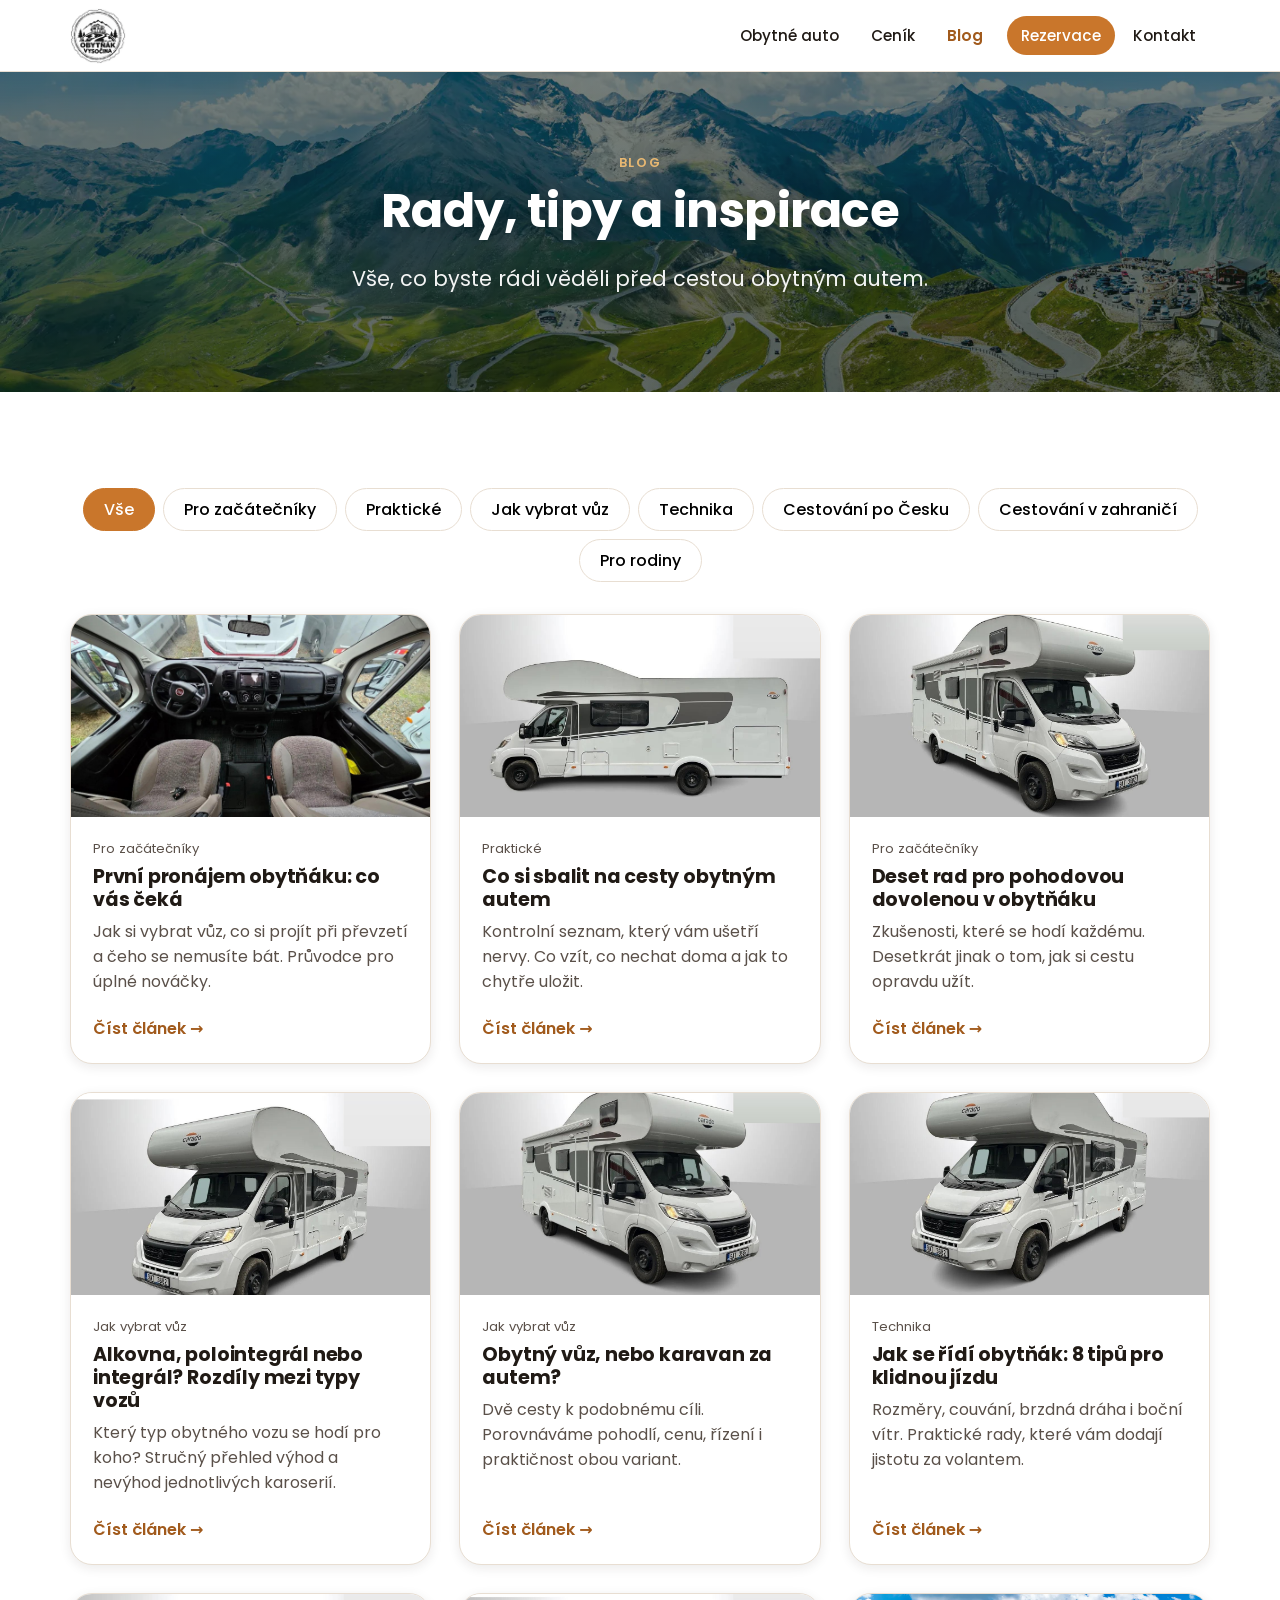
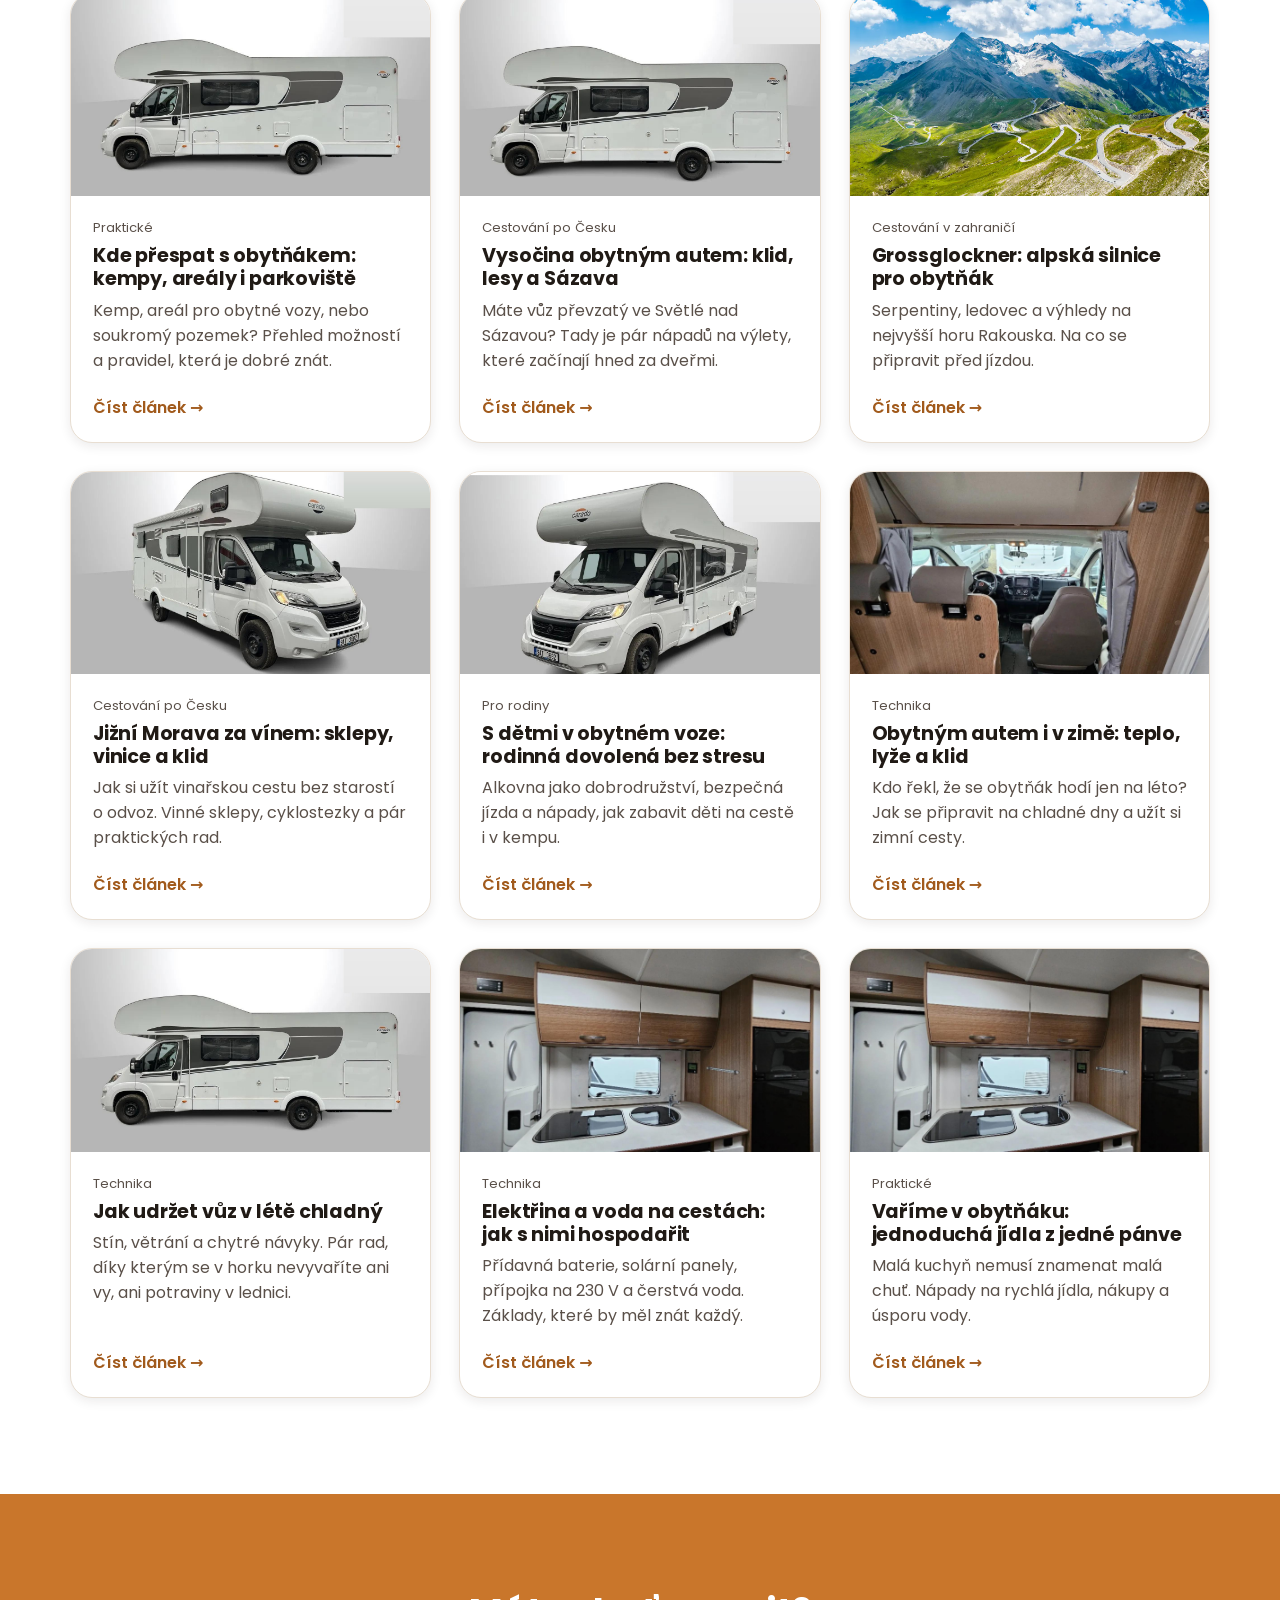
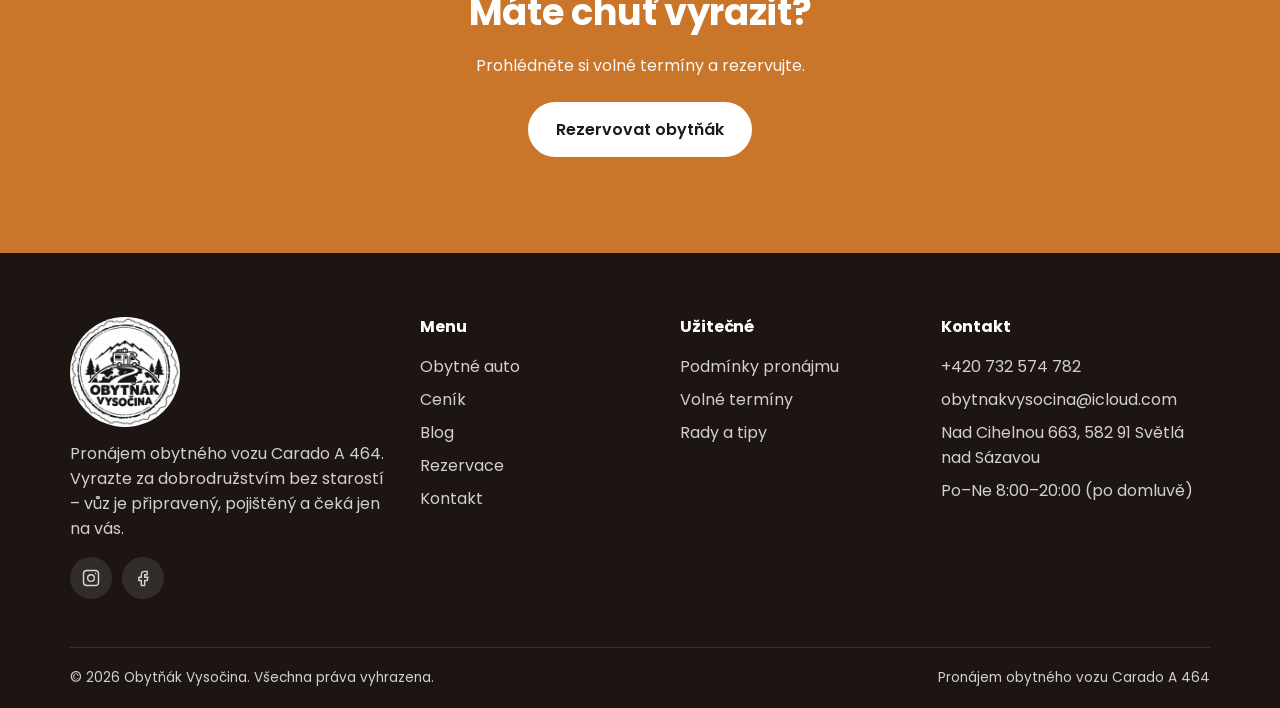
==== blog.html @ 1007a872 "Add project files." ====
﻿<!DOCTYPE html>
<html lang="cs">
<head>
  <meta charset="utf-8">
  <meta name="viewport" content="width=device-width, initial-scale=1">
  <title>Blog – rady a tipy pro cestování obytňákem</title>
  <meta name="description" content="Rady, tipy a inspirace pro cestování obytným autem – trasy, první pronájem, technika, kempy a další.">
  <link rel="preconnect" href="https://fonts.googleapis.com">
  <link rel="preconnect" href="https://fonts.gstatic.com" crossorigin>
  <link href="https://fonts.googleapis.com/css2?family=Poppins:wght@400;500;600;700&display=swap" rel="stylesheet">
  <link rel="icon" href="src/logo.png">
  <link rel="stylesheet" href="css/style.css">
</head>
<body data-page="blog">
  <header class="site-header">
    <div class="wrap">
      <a class="logo" href="index.html" aria-label="Obytňák Vysočina – úvodní stránka">
        <img src="src/logo.png" alt="Obytňák Vysočina" width="56" height="56">
      </a>
      <button class="burger" aria-label="Menu" aria-expanded="false" aria-controls="nav"><span></span></button>
      <nav class="nav" id="nav">
        <a href="obytne-auto.html">Obytné auto</a>
        <a href="cenik.html">Ceník</a>
        <a href="blog.html" class="active" aria-current="page">Blog</a>
        <a href="rezervace.html" class="cta">Rezervace</a>
        <a href="kontakt.html">Kontakt</a>
      </nav>
    </div>
  </header>

  <section class="hero small" id="blogHero" style="background-image:url('src/Grossglockner-Hochalpenstrasse-35c513e7-828b-4444-861d-616a0269dcc5.webp')">
    <div class="wrap">
      <span class="eyebrow" style="color:#e8b872">Blog</span>
      <h1>Rady, tipy a inspirace</h1>
      <p class="lead">Vše, co byste rádi věděli před cestou obytným autem.</p>
    </div>
  </section>

  <!-- PŘEHLED ČLÁNKŮ -->
  <section class="section" id="blogList">
    <!--
      BLOG: každý článek je v tomto souboru dvakrát:
      1) karta v přehledu níže (název, krátký popis, fotka),
      2) celý článek dole v sekci "ČLÁNEK" (odkaz #adresa-článku).
      Nový článek přidáte zkopírováním jedné karty a jednoho článku a změnou adresy (id).
    -->
    <div class="wrap">
      <div class="filters" role="group" aria-label="Kategorie článků" data-target="#postGrid">
        <button class="on" data-cat="all">Vše</button>
        <button data-cat="Pro začátečníky">Pro začátečníky</button>
        <button data-cat="Praktické">Praktické</button>
        <button data-cat="Jak vybrat vůz">Jak vybrat vůz</button>
        <button data-cat="Technika">Technika</button>
        <button data-cat="Cestování po Česku">Cestování po Česku</button>
        <button data-cat="Cestování v zahraničí">Cestování v zahraničí</button>
        <button data-cat="Pro rodiny">Pro rodiny</button>
      </div>
      <div class="grid g3" id="postGrid">
        <article class="post" data-cat="Pro začátečníky">
          <a href="#prvni-pronajem" tabindex="-1" aria-hidden="true"><img src="src/carado-a464-int-kabina.jpg" alt="" loading="lazy" style="object-position:center 40%"></a>
          <div class="body">
            <span class="meta">Pro začátečníky</span>
            <h3><a href="#prvni-pronajem">První pronájem obytňáku: co vás čeká</a></h3>
            <p class="muted">Jak si vybrat vůz, co si projít při převzetí a čeho se nemusíte bát. Průvodce pro úplné nováčky.</p>
            <a class="more" href="#prvni-pronajem">Číst článek →</a>
          </div>
        </article>
        <article class="post" data-cat="Praktické">
          <a href="#co-sbalit" tabindex="-1" aria-hidden="true"><img src="src/carado-a464-ext-bok.jpg" alt="" loading="lazy" style="object-position:center"></a>
          <div class="body">
            <span class="meta">Praktické</span>
            <h3><a href="#co-sbalit">Co si sbalit na cesty obytným autem</a></h3>
            <p class="muted">Kontrolní seznam, který vám ušetří nervy. Co vzít, co nechat doma a jak to chytře uložit.</p>
            <a class="more" href="#co-sbalit">Číst článek →</a>
          </div>
        </article>
        <article class="post" data-cat="Pro začátečníky">
          <a href="#desatero-pohoda" tabindex="-1" aria-hidden="true"><img src="src/carado-a464-ext-predek.jpg" alt="" loading="lazy" style="object-position:center 62%"></a>
          <div class="body">
            <span class="meta">Pro začátečníky</span>
            <h3><a href="#desatero-pohoda">Deset rad pro pohodovou dovolenou v obytňáku</a></h3>
            <p class="muted">Zkušenosti, které se hodí každému. Desetkrát jinak o tom, jak si cestu opravdu užít.</p>
            <a class="more" href="#desatero-pohoda">Číst článek →</a>
          </div>
        </article>
        <article class="post" data-cat="Jak vybrat vůz">
          <a href="#typy-obytnych-vozu" tabindex="-1" aria-hidden="true"><img src="src/carado-a464-ext-predek-2.jpg" alt="" loading="lazy" style="object-position:center 35%"></a>
          <div class="body">
            <span class="meta">Jak vybrat vůz</span>
            <h3><a href="#typy-obytnych-vozu">Alkovna, polointegrál nebo integrál? Rozdíly mezi typy vozů</a></h3>
            <p class="muted">Který typ obytného vozu se hodí pro koho? Stručný přehled výhod a nevýhod jednotlivých karoserií.</p>
            <a class="more" href="#typy-obytnych-vozu">Číst článek →</a>
          </div>
        </article>
        <article class="post" data-cat="Jak vybrat vůz">
          <a href="#obytnak-nebo-prives" tabindex="-1" aria-hidden="true"><img src="src/carado-a464-ext-predek.jpg" alt="" loading="lazy" style="object-position:center 70%"></a>
          <div class="body">
            <span class="meta">Jak vybrat vůz</span>
            <h3><a href="#obytnak-nebo-prives">Obytný vůz, nebo karavan za autem?</a></h3>
            <p class="muted">Dvě cesty k podobnému cíli. Porovnáváme pohodlí, cenu, řízení i praktičnost obou variant.</p>
            <a class="more" href="#obytnak-nebo-prives">Číst článek →</a>
          </div>
        </article>
        <article class="post" data-cat="Technika">
          <a href="#jak-se-ridi-obytnak" tabindex="-1" aria-hidden="true"><img src="src/carado-a464-ext-predek-2.jpg" alt="" loading="lazy" style="object-position:center 78%"></a>
          <div class="body">
            <span class="meta">Technika</span>
            <h3><a href="#jak-se-ridi-obytnak">Jak se řídí obytňák: 8 tipů pro klidnou jízdu</a></h3>
            <p class="muted">Rozměry, couvání, brzdná dráha i boční vítr. Praktické rady, které vám dodají jistotu za volantem.</p>
            <a class="more" href="#jak-se-ridi-obytnak">Číst článek →</a>
          </div>
        </article>
        <article class="post" data-cat="Praktické">
          <a href="#kde-prespat" tabindex="-1" aria-hidden="true"><img src="src/carado-a464-ext-bok.jpg" alt="" loading="lazy" style="object-position:left center"></a>
          <div class="body">
            <span class="meta">Praktické</span>
            <h3><a href="#kde-prespat">Kde přespat s obytňákem: kempy, areály i parkoviště</a></h3>
            <p class="muted">Kemp, areál pro obytné vozy, nebo soukromý pozemek? Přehled možností a pravidel, která je dobré znát.</p>
            <a class="more" href="#kde-prespat">Číst článek →</a>
          </div>
        </article>
        <article class="post" data-cat="Cestování po Česku">
          <a href="#vysocina-obytnakem" tabindex="-1" aria-hidden="true"><img src="src/carado-a464-ext-bok.jpg" alt="" loading="lazy" style="object-position:center 40%"></a>
          <div class="body">
            <span class="meta">Cestování po Česku</span>
            <h3><a href="#vysocina-obytnakem">Vysočina obytným autem: klid, lesy a Sázava</a></h3>
            <p class="muted">Máte vůz převzatý ve Světlé nad Sázavou? Tady je pár nápadů na výlety, které začínají hned za dveřmi.</p>
            <a class="more" href="#vysocina-obytnakem">Číst článek →</a>
          </div>
        </article>
        <article class="post" data-cat="Cestování v zahraničí">
          <a href="#grossglockner" tabindex="-1" aria-hidden="true"><img src="src/Grossglockner-Hochalpenstrasse-35c513e7-828b-4444-861d-616a0269dcc5.webp" alt="" loading="lazy" style="object-position:center 60%"></a>
          <div class="body">
            <span class="meta">Cestování v zahraničí</span>
            <h3><a href="#grossglockner">Grossglockner: alpská silnice pro obytňák</a></h3>
            <p class="muted">Serpentiny, ledovec a výhledy na nejvyšší horu Rakouska. Na co se připravit před jízdou.</p>
            <a class="more" href="#grossglockner">Číst článek →</a>
          </div>
        </article>
        <article class="post" data-cat="Cestování po Česku">
          <a href="#jizni-morava-vino" tabindex="-1" aria-hidden="true"><img src="src/carado-a464-ext-predek.jpg" alt="" loading="lazy" style="object-position:center 60%"></a>
          <div class="body">
            <span class="meta">Cestování po Česku</span>
            <h3><a href="#jizni-morava-vino">Jižní Morava za vínem: sklepy, vinice a klid</a></h3>
            <p class="muted">Jak si užít vinařskou cestu bez starostí o odvoz. Vinné sklepy, cyklostezky a pár praktických rad.</p>
            <a class="more" href="#jizni-morava-vino">Číst článek →</a>
          </div>
        </article>
        <article class="post" data-cat="Pro rodiny">
          <a href="#s-detmi" tabindex="-1" aria-hidden="true"><img src="src/carado-a464-ext-predek-2.jpg" alt="" loading="lazy" style="object-position:center 40%"></a>
          <div class="body">
            <span class="meta">Pro rodiny</span>
            <h3><a href="#s-detmi">S dětmi v obytném voze: rodinná dovolená bez stresu</a></h3>
            <p class="muted">Alkovna jako dobrodružství, bezpečná jízda a nápady, jak zabavit děti na cestě i v kempu.</p>
            <a class="more" href="#s-detmi">Číst článek →</a>
          </div>
        </article>
        <article class="post" data-cat="Technika">
          <a href="#zima-v-obytnaku" tabindex="-1" aria-hidden="true"><img src="src/carado-a464-int-kabina-zavesy.jpg" alt="" loading="lazy" style="object-position:center 55%"></a>
          <div class="body">
            <span class="meta">Technika</span>
            <h3><a href="#zima-v-obytnaku">Obytným autem i v zimě: teplo, lyže a klid</a></h3>
            <p class="muted">Kdo řekl, že se obytňák hodí jen na léto? Jak se připravit na chladné dny a užít si zimní cesty.</p>
            <a class="more" href="#zima-v-obytnaku">Číst článek →</a>
          </div>
        </article>
        <article class="post" data-cat="Technika">
          <a href="#leto-a-chlad" tabindex="-1" aria-hidden="true"><img src="src/carado-a464-ext-bok.jpg" alt="" loading="lazy" style="object-position:right center"></a>
          <div class="body">
            <span class="meta">Technika</span>
            <h3><a href="#leto-a-chlad">Jak udržet vůz v létě chladný</a></h3>
            <p class="muted">Stín, větrání a chytré návyky. Pár rad, díky kterým se v horku nevyvaříte ani vy, ani potraviny v lednici.</p>
            <a class="more" href="#leto-a-chlad">Číst článek →</a>
          </div>
        </article>
        <article class="post" data-cat="Technika">
          <a href="#elektrina-a-voda" tabindex="-1" aria-hidden="true"><img src="src/carado-a464-int-kuchyn.jpg" alt="" loading="lazy" style="object-position:center"></a>
          <div class="body">
            <span class="meta">Technika</span>
            <h3><a href="#elektrina-a-voda">Elektřina a voda na cestách: jak s nimi hospodařit</a></h3>
            <p class="muted">Přídavná baterie, solární panely, přípojka na 230 V a čerstvá voda. Základy, které by měl znát každý.</p>
            <a class="more" href="#elektrina-a-voda">Číst článek →</a>
          </div>
        </article>
        <article class="post" data-cat="Praktické">
          <a href="#varime-v-obytnaku" tabindex="-1" aria-hidden="true"><img src="src/carado-a464-int-kuchyn.jpg" alt="" loading="lazy" style="object-position:center 40%"></a>
          <div class="body">
            <span class="meta">Praktické</span>
            <h3><a href="#varime-v-obytnaku">Vaříme v obytňáku: jednoduchá jídla z jedné pánve</a></h3>
            <p class="muted">Malá kuchyň nemusí znamenat malá chuť. Nápady na rychlá jídla, nákupy a úsporu vody.</p>
            <a class="more" href="#varime-v-obytnaku">Číst článek →</a>
          </div>
        </article>
      </div>
    </div>
  </section>

  <!-- ČTENÍ JEDNOHO ČLÁNKU -->
  <div id="blogArticles">
  <!-- ČLÁNEK 1: První pronájem obytňáku: co vás čeká -->
  <section class="section article-page" id="prvni-pronajem">
    <div class="wrap article-wrap">
      <a class="back" href="blog.html">← Zpět na všechny články</a>
      <span class="eyebrow">Pro začátečníky</span>
      <h1>První pronájem obytňáku: co vás čeká</h1>
      <p class="lead-text">Jak si vybrat vůz, co si projít při převzetí a čeho se nemusíte bát. Průvodce pro úplné nováčky.</p>
      <img class="cover" src="src/carado-a464-int-kabina.jpg" alt="" style="object-position:center 40%">
      <div class="article">
    <p>Půjčit si obytný vůz poprvé je trochu jako první lyžařský výlet – z dálky to vypadá složitě, ale po pár hodinách se z vás stane profík. Většina začátečníků se dopředu bojí věcí, které se ve skutečnosti ukážou jako maličkosti.</p>
    <h2>Řidičský průkaz a řízení</h2>
    <p>Většinu pronajímaných obytných vozů zvládne řidič se skupinou B. Náš Carado A 464 mezi ně patří. Řídí se podobně jako větší dodávka: je vyšší, širší a delší než osobní auto, ale s parkovací kamerou a senzory se vám bude couvat překvapivě dobře.</p>
    <h2>Jak vybrat správnou velikost</h2>
    <p>Počítejte se dvěma věcmi: kolik vás pojede a kolik místa potřebujete na spaní. Větší vůz znamená víc pohodlí, ale i větší nároky na parkování a plánování trasy. Rodina se dvěma dětmi vystačí s alkovnou, pár vyrazí i na kratší víkend s menším vozem.</p>
    <h2>Předání vozu – na co se ptát</h2>
    <ul>
      <li>Jak se doplňuje a vypouští voda a kam patří odpadní vody.</li>
      <li>Jak funguje topení, lednice a elektřina (přídavná baterie, kabel na 230 V).</li>
      <li>Jak se rozkládá markýza a jak se skládají postele.</li>
      <li>Kolik vůz měří na výšku a šířku – a kde si dát pozor.</li>
      <li>Komu a kdy zavolat, když si nebudete jistí.</li>
    </ul>
    <div class="tip"><b>Tip:</b> Nechte si vše při převzetí názorně ukázat a natočte si to na telefon. Na cestě se vám záznam bude hodit víc než papírový návod.</div>
    <h2>Neplánujte příliš</h2>
    <p>Obytňák si žádá pomalejší tempo. Pro začátek vám bohatě stačí 150–250 kilometrů denně. První noc strávte v kempu poblíž místa předání – když něco zapomenete, jste v pár minutách zpátky.</p>
      </div>
      <div class="article-cta">
        <div><strong>Chcete to zkusit na vlastní kůži?</strong><br><span class="muted">Vyberte termín a rezervujte si náš Carado A 464.</span></div>
        <a class="btn" href="rezervace.html">Rezervovat vůz</a>
      </div>
      <div class="pager">
        <a href="#varime-v-obytnaku"><small>← Předchozí</small><span>Vaříme v obytňáku: jednoduchá jídla z jedné pánve</span></a>
        <a href="#co-sbalit" class="r"><small>Další →</small><span>Co si sbalit na cesty obytným autem</span></a>
      </div>
    </div>
    <div class="wrap" style="margin-top:56px">
      <h2 class="center" style="font-size:1.5rem">Další články</h2>
      <div class="grid g3" style="margin-top:24px">
        <article class="post" data-cat="Pro začátečníky">
          <a href="#desatero-pohoda" tabindex="-1" aria-hidden="true"><img src="src/carado-a464-ext-predek.jpg" alt="" loading="lazy" style="object-position:center 62%"></a>
          <div class="body">
            <span class="meta">Pro začátečníky</span>
            <h3><a href="#desatero-pohoda">Deset rad pro pohodovou dovolenou v obytňáku</a></h3>
            <p class="muted">Zkušenosti, které se hodí každému. Desetkrát jinak o tom, jak si cestu opravdu užít.</p>
            <a class="more" href="#desatero-pohoda">Číst článek →</a>
          </div>
        </article>
        <article class="post" data-cat="Praktické">
          <a href="#co-sbalit" tabindex="-1" aria-hidden="true"><img src="src/carado-a464-ext-bok.jpg" alt="" loading="lazy" style="object-position:center"></a>
          <div class="body">
            <span class="meta">Praktické</span>
            <h3><a href="#co-sbalit">Co si sbalit na cesty obytným autem</a></h3>
            <p class="muted">Kontrolní seznam, který vám ušetří nervy. Co vzít, co nechat doma a jak to chytře uložit.</p>
            <a class="more" href="#co-sbalit">Číst článek →</a>
          </div>
        </article>
        <article class="post" data-cat="Jak vybrat vůz">
          <a href="#typy-obytnych-vozu" tabindex="-1" aria-hidden="true"><img src="src/carado-a464-ext-predek-2.jpg" alt="" loading="lazy" style="object-position:center 35%"></a>
          <div class="body">
            <span class="meta">Jak vybrat vůz</span>
            <h3><a href="#typy-obytnych-vozu">Alkovna, polointegrál nebo integrál? Rozdíly mezi typy vozů</a></h3>
            <p class="muted">Který typ obytného vozu se hodí pro koho? Stručný přehled výhod a nevýhod jednotlivých karoserií.</p>
            <a class="more" href="#typy-obytnych-vozu">Číst článek →</a>
          </div>
        </article>
      </div>
    </div>
  </section>

  <!-- ČLÁNEK 2: Co si sbalit na cesty obytným autem -->
  <section class="section article-page" id="co-sbalit">
    <div class="wrap article-wrap">
      <a class="back" href="blog.html">← Zpět na všechny články</a>
      <span class="eyebrow">Praktické</span>
      <h1>Co si sbalit na cesty obytným autem</h1>
      <p class="lead-text">Kontrolní seznam, který vám ušetří nervy. Co vzít, co nechat doma a jak to chytře uložit.</p>
      <img class="cover" src="src/carado-a464-ext-bok.jpg" alt="" style="object-position:center">
      <div class="article">
    <p>V obytném voze platí jednoduché pravidlo: kolik věcí vezmete, tolik jich musíte umět uložit. Zároveň se ale nechcete ocitnout v kempu bez toho, co zrovna potřebujete. Tady je seznam, se kterým vyrazí kdokoli.</p>
    <h2>Doklady a papíry</h2>
    <ul>
      <li>Občanské průkazy, řidičský průkaz, případně pas</li>
      <li>Kartička zdravotního pojištění (do zahraničí evropský průkaz)</li>
      <li>Rezervace kempů a smlouva o pronájmu</li>
    </ul>
    <h2>Oblečení</h2>
    <p>Balte do vrstev, ne do kufrů. Měkké tašky se dají vecpat do všech skříněk, tvrdé kufry ne. Nezapomeňte na pevnou obuv, pláštěnku a něco teplého na večery – i v létě se po západu slunce ochladí.</p>
    <h2>Kuchyň a jídlo</h2>
    <ul>
      <li>Základ na dva dny: těstoviny, rýže, konzervy, koření, olej, káva</li>
      <li>Pár kuchyňských utěrek a houbiček, odpadkové pytle</li>
      <li>Nádobí, příbory a hrnce podle počtu osob</li>
    </ul>
    <h2>Hygiena a zdraví</h2>
    <p>Osušky, hygienické potřeby, opalovací krém, repelent a lékárnička. Do vozu nevozte nic, co je citlivé na teplo, aniž byste to hlídali – v létě se vnitřek přes den zahřeje.</p>
    <h2>Zábava na večery</h2>
    <p>Deskové hry, karty, kniha, hudba v telefonu. Večery pod markýzou patří k tomu nejlepšímu, co karavaning nabízí.</p>
    <div class="tip"><b>Tip:</b> Nechte doma všechno, co jste nepoužili na posledním výletě. Vůz rád jezdí zbytečně nenaložený.</div>
      </div>
      <div class="article-cta">
        <div><strong>Chcete to zkusit na vlastní kůži?</strong><br><span class="muted">Vyberte termín a rezervujte si náš Carado A 464.</span></div>
        <a class="btn" href="rezervace.html">Rezervovat vůz</a>
      </div>
      <div class="pager">
        <a href="#prvni-pronajem"><small>← Předchozí</small><span>První pronájem obytňáku: co vás čeká</span></a>
        <a href="#desatero-pohoda" class="r"><small>Další →</small><span>Deset rad pro pohodovou dovolenou v obytňáku</span></a>
      </div>
    </div>
    <div class="wrap" style="margin-top:56px">
      <h2 class="center" style="font-size:1.5rem">Další články</h2>
      <div class="grid g3" style="margin-top:24px">
        <article class="post" data-cat="Praktické">
          <a href="#kde-prespat" tabindex="-1" aria-hidden="true"><img src="src/carado-a464-ext-bok.jpg" alt="" loading="lazy" style="object-position:left center"></a>
          <div class="body">
            <span class="meta">Praktické</span>
            <h3><a href="#kde-prespat">Kde přespat s obytňákem: kempy, areály i parkoviště</a></h3>
            <p class="muted">Kemp, areál pro obytné vozy, nebo soukromý pozemek? Přehled možností a pravidel, která je dobré znát.</p>
            <a class="more" href="#kde-prespat">Číst článek →</a>
          </div>
        </article>
        <article class="post" data-cat="Praktické">
          <a href="#varime-v-obytnaku" tabindex="-1" aria-hidden="true"><img src="src/carado-a464-int-kuchyn.jpg" alt="" loading="lazy" style="object-position:center 40%"></a>
          <div class="body">
            <span class="meta">Praktické</span>
            <h3><a href="#varime-v-obytnaku">Vaříme v obytňáku: jednoduchá jídla z jedné pánve</a></h3>
            <p class="muted">Malá kuchyň nemusí znamenat malá chuť. Nápady na rychlá jídla, nákupy a úsporu vody.</p>
            <a class="more" href="#varime-v-obytnaku">Číst článek →</a>
          </div>
        </article>
        <article class="post" data-cat="Pro začátečníky">
          <a href="#prvni-pronajem" tabindex="-1" aria-hidden="true"><img src="src/carado-a464-int-kabina.jpg" alt="" loading="lazy" style="object-position:center 40%"></a>
          <div class="body">
            <span class="meta">Pro začátečníky</span>
            <h3><a href="#prvni-pronajem">První pronájem obytňáku: co vás čeká</a></h3>
            <p class="muted">Jak si vybrat vůz, co si projít při převzetí a čeho se nemusíte bát. Průvodce pro úplné nováčky.</p>
            <a class="more" href="#prvni-pronajem">Číst článek →</a>
          </div>
        </article>
      </div>
    </div>
  </section>

  <!-- ČLÁNEK 3: Deset rad pro pohodovou dovolenou v obytňáku -->
  <section class="section article-page" id="desatero-pohoda">
    <div class="wrap article-wrap">
      <a class="back" href="blog.html">← Zpět na všechny články</a>
      <span class="eyebrow">Pro začátečníky</span>
      <h1>Deset rad pro pohodovou dovolenou v obytňáku</h1>
      <p class="lead-text">Zkušenosti, které se hodí každému. Desetkrát jinak o tom, jak si cestu opravdu užít.</p>
      <img class="cover" src="src/carado-a464-ext-predek.jpg" alt="" style="object-position:center 62%">
      <div class="article">
    <ol>
      <li><b>Rezervujte kempy s předstihem.</b> V létě a o svátcích bývají oblíbená místa brzy plná.</li>
      <li><b>Nastavte si nízké tempo.</b> Nejlepší dovolená není ta s nejvíce najetými kilometry, ale ta s nejvíce zastávkami.</li>
      <li><b>Řiďte se výškou vozu.</b> Před každým podjezdem, tunelem nebo lesní cestou vědět, kolik váš vůz měří na výšku i na délku.</li>
      <li><b>Před odjezdem projděte kontrolní seznam:</b> markýza zasunutá, okna zavřená, střešní okna zajištěná, schůdky sklopené, věci ve skříňkách zajištěné.</li>
      <li><b>Plňte nádrž včas.</b> Nečekejte na poslední kapku, čerpací stanice s obytňákem nemusí být vždy po ruce.</li>
      <li><b>Šetřete vodou.</b> Krátká sprcha a rozumné mytí nádobí vám vystačí déle, než čekáte.</li>
      <li><b>Držte pořádek.</b> Malý prostor si žádá, aby se věci vracely na své místo. Po každém jídle uklidit, každý večer rychle projít.</li>
      <li><b>Mějte plán B.</b> Počasí se mění. Vyberte si k trase pár alternativ, například muzeum, termály nebo kryté aquaparky.</li>
      <li><b>Sledujte pravidla v kempech.</b> Klid po 22:00, vjezd aut, třídění odpadu. Každé místo má svůj řád.</li>
      <li><b>Užívejte si.</b> Právě k tomu obytňák slouží. Neřešte, jestli je všechno dokonalé.</li>
    </ol>
      </div>
      <div class="article-cta">
        <div><strong>Chcete to zkusit na vlastní kůži?</strong><br><span class="muted">Vyberte termín a rezervujte si náš Carado A 464.</span></div>
        <a class="btn" href="rezervace.html">Rezervovat vůz</a>
      </div>
      <div class="pager">
        <a href="#co-sbalit"><small>← Předchozí</small><span>Co si sbalit na cesty obytným autem</span></a>
        <a href="#typy-obytnych-vozu" class="r"><small>Další →</small><span>Alkovna, polointegrál nebo integrál? Rozdíly mezi typy vozů</span></a>
      </div>
    </div>
    <div class="wrap" style="margin-top:56px">
      <h2 class="center" style="font-size:1.5rem">Další články</h2>
      <div class="grid g3" style="margin-top:24px">
        <article class="post" data-cat="Pro začátečníky">
          <a href="#prvni-pronajem" tabindex="-1" aria-hidden="true"><img src="src/carado-a464-int-kabina.jpg" alt="" loading="lazy" style="object-position:center 40%"></a>
          <div class="body">
            <span class="meta">Pro začátečníky</span>
            <h3><a href="#prvni-pronajem">První pronájem obytňáku: co vás čeká</a></h3>
            <p class="muted">Jak si vybrat vůz, co si projít při převzetí a čeho se nemusíte bát. Průvodce pro úplné nováčky.</p>
            <a class="more" href="#prvni-pronajem">Číst článek →</a>
          </div>
        </article>
        <article class="post" data-cat="Praktické">
          <a href="#co-sbalit" tabindex="-1" aria-hidden="true"><img src="src/carado-a464-ext-bok.jpg" alt="" loading="lazy" style="object-position:center"></a>
          <div class="body">
            <span class="meta">Praktické</span>
            <h3><a href="#co-sbalit">Co si sbalit na cesty obytným autem</a></h3>
            <p class="muted">Kontrolní seznam, který vám ušetří nervy. Co vzít, co nechat doma a jak to chytře uložit.</p>
            <a class="more" href="#co-sbalit">Číst článek →</a>
          </div>
        </article>
        <article class="post" data-cat="Jak vybrat vůz">
          <a href="#typy-obytnych-vozu" tabindex="-1" aria-hidden="true"><img src="src/carado-a464-ext-predek-2.jpg" alt="" loading="lazy" style="object-position:center 35%"></a>
          <div class="body">
            <span class="meta">Jak vybrat vůz</span>
            <h3><a href="#typy-obytnych-vozu">Alkovna, polointegrál nebo integrál? Rozdíly mezi typy vozů</a></h3>
            <p class="muted">Který typ obytného vozu se hodí pro koho? Stručný přehled výhod a nevýhod jednotlivých karoserií.</p>
            <a class="more" href="#typy-obytnych-vozu">Číst článek →</a>
          </div>
        </article>
      </div>
    </div>
  </section>

  <!-- ČLÁNEK 4: Alkovna, polointegrál nebo integrál? Rozdíly mezi typy vozů -->
  <section class="section article-page" id="typy-obytnych-vozu">
    <div class="wrap article-wrap">
      <a class="back" href="blog.html">← Zpět na všechny články</a>
      <span class="eyebrow">Jak vybrat vůz</span>
      <h1>Alkovna, polointegrál nebo integrál? Rozdíly mezi typy vozů</h1>
      <p class="lead-text">Který typ obytného vozu se hodí pro koho? Stručný přehled výhod a nevýhod jednotlivých karoserií.</p>
      <img class="cover" src="src/carado-a464-ext-predek-2.jpg" alt="" style="object-position:center 35%">
      <div class="article">
    <p>Když poprvé hledáte obytný vůz, rychle se ztratíte v názvech: alkovna, polointegrál, integrál, van. Za každým z nich se skrývá trochu jiný styl cestování.</p>
    <h2>Alkovna</h2>
    <p>Poznáte ji podle „nosu“ nad kabinou řidiče, kde je další velká postel. Právě takový je náš Carado A 464.</p>
    <ul>
      <li><b>Výhody:</b> hodně lůžek na malém prostoru, příznivá cena, vhodné pro rodiny.</li>
      <li><b>Nevýhody:</b> vyšší vůz, větší odpor větru, do alkovny se leze po žebříku.</li>
    </ul>
    <h2>Polointegrál</h2>
    <p>Kabina řidiče je řešena jako součást vozu, ale nad ní není výrazný výstupek. Vůz je aerodynamičtější a nižší, ale zpravidla s menším počtem lůžek.</p>
    <h2>Integrál</h2>
    <p>Obytná část přechází plynule do kabiny, takže předními sedadly lze otočit do obytného prostoru. Nabízí nejvíc luxusu a světla, bývá ale nejdražší.</p>
    <h2>Van (kamper)</h2>
    <p>Kompaktní dodávka s vybavením pro dva. Snadné parkování, nízká spotřeba a skvělá manévrovatelnost. Prostoru na delší pobyt ale mnoho není.</p>
    <div class="tip"><b>Jak se rozhodnout?</b> Vyberte podle počtu lidí a podle toho, jak dlouho pojedete. Pro rodinu na dva týdny je alkovna často nejrozumnější volba.</div>
      </div>
      <div class="article-cta">
        <div><strong>Chcete to zkusit na vlastní kůži?</strong><br><span class="muted">Vyberte termín a rezervujte si náš Carado A 464.</span></div>
        <a class="btn" href="rezervace.html">Rezervovat vůz</a>
      </div>
      <div class="pager">
        <a href="#desatero-pohoda"><small>← Předchozí</small><span>Deset rad pro pohodovou dovolenou v obytňáku</span></a>
        <a href="#obytnak-nebo-prives" class="r"><small>Další →</small><span>Obytný vůz, nebo karavan za autem?</span></a>
      </div>
    </div>
    <div class="wrap" style="margin-top:56px">
      <h2 class="center" style="font-size:1.5rem">Další články</h2>
      <div class="grid g3" style="margin-top:24px">
        <article class="post" data-cat="Jak vybrat vůz">
          <a href="#obytnak-nebo-prives" tabindex="-1" aria-hidden="true"><img src="src/carado-a464-ext-predek.jpg" alt="" loading="lazy" style="object-position:center 70%"></a>
          <div class="body">
            <span class="meta">Jak vybrat vůz</span>
            <h3><a href="#obytnak-nebo-prives">Obytný vůz, nebo karavan za autem?</a></h3>
            <p class="muted">Dvě cesty k podobnému cíli. Porovnáváme pohodlí, cenu, řízení i praktičnost obou variant.</p>
            <a class="more" href="#obytnak-nebo-prives">Číst článek →</a>
          </div>
        </article>
        <article class="post" data-cat="Pro začátečníky">
          <a href="#prvni-pronajem" tabindex="-1" aria-hidden="true"><img src="src/carado-a464-int-kabina.jpg" alt="" loading="lazy" style="object-position:center 40%"></a>
          <div class="body">
            <span class="meta">Pro začátečníky</span>
            <h3><a href="#prvni-pronajem">První pronájem obytňáku: co vás čeká</a></h3>
            <p class="muted">Jak si vybrat vůz, co si projít při převzetí a čeho se nemusíte bát. Průvodce pro úplné nováčky.</p>
            <a class="more" href="#prvni-pronajem">Číst článek →</a>
          </div>
        </article>
        <article class="post" data-cat="Praktické">
          <a href="#co-sbalit" tabindex="-1" aria-hidden="true"><img src="src/carado-a464-ext-bok.jpg" alt="" loading="lazy" style="object-position:center"></a>
          <div class="body">
            <span class="meta">Praktické</span>
            <h3><a href="#co-sbalit">Co si sbalit na cesty obytným autem</a></h3>
            <p class="muted">Kontrolní seznam, který vám ušetří nervy. Co vzít, co nechat doma a jak to chytře uložit.</p>
            <a class="more" href="#co-sbalit">Číst článek →</a>
          </div>
        </article>
      </div>
    </div>
  </section>

  <!-- ČLÁNEK 5: Obytný vůz, nebo karavan za autem? -->
  <section class="section article-page" id="obytnak-nebo-prives">
    <div class="wrap article-wrap">
      <a class="back" href="blog.html">← Zpět na všechny články</a>
      <span class="eyebrow">Jak vybrat vůz</span>
      <h1>Obytný vůz, nebo karavan za autem?</h1>
      <p class="lead-text">Dvě cesty k podobnému cíli. Porovnáváme pohodlí, cenu, řízení i praktičnost obou variant.</p>
      <img class="cover" src="src/carado-a464-ext-predek.jpg" alt="" style="object-position:center 70%">
      <div class="article">
    <p>Obytňák a karavan (obytný přívěs) mají společný cíl: pohodlné bydlení na cestách. Liší se ale tím, jak se s nimi cestuje.</p>
    <h2>Obytný vůz – vše v jednom</h2>
    <ul>
      <li>Jedete a bydlíte v jednom vozidle – zastavíte, kdy chcete.</li>
      <li>Kabina je s obytnou částí propojená, i při zastávce v dešti se nemusíte namočit.</li>
      <li>Na místě zůstanete i s vozem, kterým jste přijeli, takže výlet na nákup vyžaduje sbalení celého tábora.</li>
    </ul>
    <h2>Karavan – dům, který odpojíte</h2>
    <ul>
      <li>Tažné vozidlo zůstává volné, takže se můžete v okolí pohybovat bez sbalení.</li>
      <li>Nižší pořizovací cena a pro někoho jednodušší údržba.</li>
      <li>Vyžaduje zkušenost s couváním se zapřaženým přívěsem a vhodné tažné vozidlo. Podle hmotností může být potřeba i jiná skupina řidičského oprávnění než B.</li>
    </ul>
    <h2>Který si vybrat?</h2>
    <p>Pokud chcete každý den jinde, sedne vám obytný vůz. Pokud spíš zůstáváte týden na jednom místě a jezdíte z něj na výlety, může být karavan praktičtější. Pro krátký pronájem a první zkušenost je obytňák jednodušší: vezmete klíče a jedete.</p>
      </div>
      <div class="article-cta">
        <div><strong>Chcete to zkusit na vlastní kůži?</strong><br><span class="muted">Vyberte termín a rezervujte si náš Carado A 464.</span></div>
        <a class="btn" href="rezervace.html">Rezervovat vůz</a>
      </div>
      <div class="pager">
        <a href="#typy-obytnych-vozu"><small>← Předchozí</small><span>Alkovna, polointegrál nebo integrál? Rozdíly mezi typy vozů</span></a>
        <a href="#jak-se-ridi-obytnak" class="r"><small>Další →</small><span>Jak se řídí obytňák: 8 tipů pro klidnou jízdu</span></a>
      </div>
    </div>
    <div class="wrap" style="margin-top:56px">
      <h2 class="center" style="font-size:1.5rem">Další články</h2>
      <div class="grid g3" style="margin-top:24px">
        <article class="post" data-cat="Jak vybrat vůz">
          <a href="#typy-obytnych-vozu" tabindex="-1" aria-hidden="true"><img src="src/carado-a464-ext-predek-2.jpg" alt="" loading="lazy" style="object-position:center 35%"></a>
          <div class="body">
            <span class="meta">Jak vybrat vůz</span>
            <h3><a href="#typy-obytnych-vozu">Alkovna, polointegrál nebo integrál? Rozdíly mezi typy vozů</a></h3>
            <p class="muted">Který typ obytného vozu se hodí pro koho? Stručný přehled výhod a nevýhod jednotlivých karoserií.</p>
            <a class="more" href="#typy-obytnych-vozu">Číst článek →</a>
          </div>
        </article>
        <article class="post" data-cat="Pro začátečníky">
          <a href="#prvni-pronajem" tabindex="-1" aria-hidden="true"><img src="src/carado-a464-int-kabina.jpg" alt="" loading="lazy" style="object-position:center 40%"></a>
          <div class="body">
            <span class="meta">Pro začátečníky</span>
            <h3><a href="#prvni-pronajem">První pronájem obytňáku: co vás čeká</a></h3>
            <p class="muted">Jak si vybrat vůz, co si projít při převzetí a čeho se nemusíte bát. Průvodce pro úplné nováčky.</p>
            <a class="more" href="#prvni-pronajem">Číst článek →</a>
          </div>
        </article>
        <article class="post" data-cat="Praktické">
          <a href="#co-sbalit" tabindex="-1" aria-hidden="true"><img src="src/carado-a464-ext-bok.jpg" alt="" loading="lazy" style="object-position:center"></a>
          <div class="body">
            <span class="meta">Praktické</span>
            <h3><a href="#co-sbalit">Co si sbalit na cesty obytným autem</a></h3>
            <p class="muted">Kontrolní seznam, který vám ušetří nervy. Co vzít, co nechat doma a jak to chytře uložit.</p>
            <a class="more" href="#co-sbalit">Číst článek →</a>
          </div>
        </article>
      </div>
    </div>
  </section>

  <!-- ČLÁNEK 6: Jak se řídí obytňák: 8 tipů pro klidnou jízdu -->
  <section class="section article-page" id="jak-se-ridi-obytnak">
    <div class="wrap article-wrap">
      <a class="back" href="blog.html">← Zpět na všechny články</a>
      <span class="eyebrow">Technika</span>
      <h1>Jak se řídí obytňák: 8 tipů pro klidnou jízdu</h1>
      <p class="lead-text">Rozměry, couvání, brzdná dráha i boční vítr. Praktické rady, které vám dodají jistotu za volantem.</p>
      <img class="cover" src="src/carado-a464-ext-predek-2.jpg" alt="" style="object-position:center 78%">
      <div class="article">
    <p>Obytný vůz není o nic těžší na řízení než větší dodávka, ale pár zásad se vyplatí znát předem.</p>
    <ol>
      <li><b>Znejte rozměry.</b> Náš vůz je dlouhý 7,24 metru. Výška je nejčastější past: nízké podjezdy, větve, střechy čerpacích stanic.</li>
      <li><b>Vozte se s rezervou.</b> Brzdná dráha je delší než u osobního auta. Držte větší odstup.</li>
      <li><b>Boční vítr.</b> Vysoká karoserie je citlivá na poryvy, například na mostech nebo při míjení kamionů. Zvolněte a pevně držte volant.</li>
      <li><b>Zatáčky.</b> Zadní převis vozu se v zatáčkách vychyluje. Při odbočování nechte víc prostoru.</li>
      <li><b>Couvání.</b> Využijte parkovací kameru a senzory, případně požádejte spolujezdce, ať vás navádí zvenku.</li>
      <li><b>Sjezdy a stoupání.</b> Na dlouhých klesáních řaďte nižší stupeň a brzdy jen krátce přibrzďujte, aby se nepřehřívaly.</li>
      <li><b>Tankování.</b> Zvolte čerpací stanici s dostatečným prostorem a vysokou stříškou.</li>
      <li><b>Kontrola před jízdou.</b> Markýza zasunutá, schůdky a střešní okna zavřená, vše volné uložené.</li>
    </ol>
    <div class="tip"><b>Tip:</b> První kilometry si vyzkoušejte na klidné silnici nebo na parkovišti. Za hodinu si na rozměry zvyknete.</div>
      </div>
      <div class="article-cta">
        <div><strong>Chcete to zkusit na vlastní kůži?</strong><br><span class="muted">Vyberte termín a rezervujte si náš Carado A 464.</span></div>
        <a class="btn" href="rezervace.html">Rezervovat vůz</a>
      </div>
      <div class="pager">
        <a href="#obytnak-nebo-prives"><small>← Předchozí</small><span>Obytný vůz, nebo karavan za autem?</span></a>
        <a href="#kde-prespat" class="r"><small>Další →</small><span>Kde přespat s obytňákem: kempy, areály i parkoviště</span></a>
      </div>
    </div>
    <div class="wrap" style="margin-top:56px">
      <h2 class="center" style="font-size:1.5rem">Další články</h2>
      <div class="grid g3" style="margin-top:24px">
        <article class="post" data-cat="Technika">
          <a href="#zima-v-obytnaku" tabindex="-1" aria-hidden="true"><img src="src/carado-a464-int-kabina-zavesy.jpg" alt="" loading="lazy" style="object-position:center 55%"></a>
          <div class="body">
            <span class="meta">Technika</span>
            <h3><a href="#zima-v-obytnaku">Obytným autem i v zimě: teplo, lyže a klid</a></h3>
            <p class="muted">Kdo řekl, že se obytňák hodí jen na léto? Jak se připravit na chladné dny a užít si zimní cesty.</p>
            <a class="more" href="#zima-v-obytnaku">Číst článek →</a>
          </div>
        </article>
        <article class="post" data-cat="Technika">
          <a href="#leto-a-chlad" tabindex="-1" aria-hidden="true"><img src="src/carado-a464-ext-bok.jpg" alt="" loading="lazy" style="object-position:right center"></a>
          <div class="body">
            <span class="meta">Technika</span>
            <h3><a href="#leto-a-chlad">Jak udržet vůz v létě chladný</a></h3>
            <p class="muted">Stín, větrání a chytré návyky. Pár rad, díky kterým se v horku nevyvaříte ani vy, ani potraviny v lednici.</p>
            <a class="more" href="#leto-a-chlad">Číst článek →</a>
          </div>
        </article>
        <article class="post" data-cat="Technika">
          <a href="#elektrina-a-voda" tabindex="-1" aria-hidden="true"><img src="src/carado-a464-int-kuchyn.jpg" alt="" loading="lazy" style="object-position:center"></a>
          <div class="body">
            <span class="meta">Technika</span>
            <h3><a href="#elektrina-a-voda">Elektřina a voda na cestách: jak s nimi hospodařit</a></h3>
            <p class="muted">Přídavná baterie, solární panely, přípojka na 230 V a čerstvá voda. Základy, které by měl znát každý.</p>
            <a class="more" href="#elektrina-a-voda">Číst článek →</a>
          </div>
        </article>
      </div>
    </div>
  </section>

  <!-- ČLÁNEK 7: Kde přespat s obytňákem: kempy, areály i parkoviště -->
  <section class="section article-page" id="kde-prespat">
    <div class="wrap article-wrap">
      <a class="back" href="blog.html">← Zpět na všechny články</a>
      <span class="eyebrow">Praktické</span>
      <h1>Kde přespat s obytňákem: kempy, areály i parkoviště</h1>
      <p class="lead-text">Kemp, areál pro obytné vozy, nebo soukromý pozemek? Přehled možností a pravidel, která je dobré znát.</p>
      <img class="cover" src="src/carado-a464-ext-bok.jpg" alt="" style="object-position:left center">
      <div class="article">
    <p>Otázka „kde budeme spát?“ provází každou cestu obytným vozem. Naštěstí je možností dost.</p>
    <h2>Kempy</h2>
    <p>Nejjistější volba. Přípojka elektřiny, voda, sociální zařízení a místo na vypuštění odpadních vod. V sezóně a o víkendech se vyplatí rezervovat předem.</p>
    <h2>Areály pro obytné vozy</h2>
    <p>Zejména v Německu, Rakousku nebo Francii jsou oblíbené menší areály přímo pro obytné vozy. Bývají levnější než kempy a často leží přímo u města nebo koupaliště. Vybavení je základní – většinou stání, elektřina a voda.</p>
    <h2>Soukromé pozemky a farmy</h2>
    <p>Někteří vinaři, farmáři nebo majitelé penzionů nabízejí stání s vlastním zázemím. Vždy se předem dohodněte a zeptejte se na pravidla.</p>
    <h2>Parkoviště a příroda</h2>
    <p>Přespání mimo kempy je v mnoha zemích omezené nebo zakázané, zejména v chráněných územích a národních parcích. Než se rozhodnete přenocovat na parkovišti nebo v přírodě, zjistěte si aktuální místní pravidla a vždy respektujte značení.</p>
    <div class="tip"><b>Zlaté pravidlo:</b> Nechte místo čistší, než jste ho našli. Tak zůstane obytňákům otevřené i pro další.</div>
      </div>
      <div class="article-cta">
        <div><strong>Chcete to zkusit na vlastní kůži?</strong><br><span class="muted">Vyberte termín a rezervujte si náš Carado A 464.</span></div>
        <a class="btn" href="rezervace.html">Rezervovat vůz</a>
      </div>
      <div class="pager">
        <a href="#jak-se-ridi-obytnak"><small>← Předchozí</small><span>Jak se řídí obytňák: 8 tipů pro klidnou jízdu</span></a>
        <a href="#vysocina-obytnakem" class="r"><small>Další →</small><span>Vysočina obytným autem: klid, lesy a Sázava</span></a>
      </div>
    </div>
    <div class="wrap" style="margin-top:56px">
      <h2 class="center" style="font-size:1.5rem">Další články</h2>
      <div class="grid g3" style="margin-top:24px">
        <article class="post" data-cat="Praktické">
          <a href="#co-sbalit" tabindex="-1" aria-hidden="true"><img src="src/carado-a464-ext-bok.jpg" alt="" loading="lazy" style="object-position:center"></a>
          <div class="body">
            <span class="meta">Praktické</span>
            <h3><a href="#co-sbalit">Co si sbalit na cesty obytným autem</a></h3>
            <p class="muted">Kontrolní seznam, který vám ušetří nervy. Co vzít, co nechat doma a jak to chytře uložit.</p>
            <a class="more" href="#co-sbalit">Číst článek →</a>
          </div>
        </article>
        <article class="post" data-cat="Praktické">
          <a href="#varime-v-obytnaku" tabindex="-1" aria-hidden="true"><img src="src/carado-a464-int-kuchyn.jpg" alt="" loading="lazy" style="object-position:center 40%"></a>
          <div class="body">
            <span class="meta">Praktické</span>
            <h3><a href="#varime-v-obytnaku">Vaříme v obytňáku: jednoduchá jídla z jedné pánve</a></h3>
            <p class="muted">Malá kuchyň nemusí znamenat malá chuť. Nápady na rychlá jídla, nákupy a úsporu vody.</p>
            <a class="more" href="#varime-v-obytnaku">Číst článek →</a>
          </div>
        </article>
        <article class="post" data-cat="Pro začátečníky">
          <a href="#prvni-pronajem" tabindex="-1" aria-hidden="true"><img src="src/carado-a464-int-kabina.jpg" alt="" loading="lazy" style="object-position:center 40%"></a>
          <div class="body">
            <span class="meta">Pro začátečníky</span>
            <h3><a href="#prvni-pronajem">První pronájem obytňáku: co vás čeká</a></h3>
            <p class="muted">Jak si vybrat vůz, co si projít při převzetí a čeho se nemusíte bát. Průvodce pro úplné nováčky.</p>
            <a class="more" href="#prvni-pronajem">Číst článek →</a>
          </div>
        </article>
      </div>
    </div>
  </section>

  <!-- ČLÁNEK 8: Vysočina obytným autem: klid, lesy a Sázava -->
  <section class="section article-page" id="vysocina-obytnakem">
    <div class="wrap article-wrap">
      <a class="back" href="blog.html">← Zpět na všechny články</a>
      <span class="eyebrow">Cestování po Česku</span>
      <h1>Vysočina obytným autem: klid, lesy a Sázava</h1>
      <p class="lead-text">Máte vůz převzatý ve Světlé nad Sázavou? Tady je pár nápadů na výlety, které začínají hned za dveřmi.</p>
      <img class="cover" src="src/carado-a464-ext-bok.jpg" alt="" style="object-position:center 40%">
      <div class="article">
    <p>Vysočina je ideální pro obytňák: kopcovitá krajina, rybníky, hluboké lesy a malá městečka, kde se dá zastavit na kávu. A protože si vůz převezmete ve Světlé nad Sázavou, můžete vyrazit rovnou.</p>
    <h2>Údolí Sázavy</h2>
    <p>Řeka Sázava je oblíbená u vodáků a její okolí láká k procházkám i cyklistice. Několik kempů leží přímo u vody. Z Ledče nad Sázavou se můžete podívat na místní hrad.</p>
    <h2>Žďárské vrchy a Zelená hora</h2>
    <p>Chráněná krajinná oblast plná rybníků, luk a lesů. Poutní kostel svatého Jana Nepomuckého na Zelené hoře u Žďáru nad Sázavou je zapsán na seznamu světového dědictví UNESCO a je jednou z nejzajímavějších staveb v Česku.</p>
    <h2>Telč</h2>
    <p>Malebné náměstí s renesančními a barokními domy patří k nejkrásnějším v zemi. Telč je rovněž zapsána v seznamu UNESCO a je od Světlé dosažitelná zhruba za hodinu a půl jízdy.</p>
    <h2>Pernštejn</h2>
    <p>Jeden z nejmohutnějších českých hradů leží u Nedvědice a je skvělým cílem pro jednodenní výlet nebo dva dny s kempem v okolí.</p>
    <div class="tip"><b>Tip:</b> Na Vysočině se neplánuje po kilometrech, ale po zastávkách. Vyberte si dvě až tři cíle a mezi nimi si nechte čas na koupání a procházky.</div>
    <p>Před cestou si ověřte aktuální otevírací dobu a ceny vstupného. Údaje se mohou měnit.</p>
      </div>
      <div class="article-cta">
        <div><strong>Chcete to zkusit na vlastní kůži?</strong><br><span class="muted">Vyberte termín a rezervujte si náš Carado A 464.</span></div>
        <a class="btn" href="rezervace.html">Rezervovat vůz</a>
      </div>
      <div class="pager">
        <a href="#kde-prespat"><small>← Předchozí</small><span>Kde přespat s obytňákem: kempy, areály i parkoviště</span></a>
        <a href="#grossglockner" class="r"><small>Další →</small><span>Grossglockner: alpská silnice pro obytňák</span></a>
      </div>
    </div>
    <div class="wrap" style="margin-top:56px">
      <h2 class="center" style="font-size:1.5rem">Další články</h2>
      <div class="grid g3" style="margin-top:24px">
        <article class="post" data-cat="Cestování po Česku">
          <a href="#jizni-morava-vino" tabindex="-1" aria-hidden="true"><img src="src/carado-a464-ext-predek.jpg" alt="" loading="lazy" style="object-position:center 60%"></a>
          <div class="body">
            <span class="meta">Cestování po Česku</span>
            <h3><a href="#jizni-morava-vino">Jižní Morava za vínem: sklepy, vinice a klid</a></h3>
            <p class="muted">Jak si užít vinařskou cestu bez starostí o odvoz. Vinné sklepy, cyklostezky a pár praktických rad.</p>
            <a class="more" href="#jizni-morava-vino">Číst článek →</a>
          </div>
        </article>
        <article class="post" data-cat="Pro začátečníky">
          <a href="#prvni-pronajem" tabindex="-1" aria-hidden="true"><img src="src/carado-a464-int-kabina.jpg" alt="" loading="lazy" style="object-position:center 40%"></a>
          <div class="body">
            <span class="meta">Pro začátečníky</span>
            <h3><a href="#prvni-pronajem">První pronájem obytňáku: co vás čeká</a></h3>
            <p class="muted">Jak si vybrat vůz, co si projít při převzetí a čeho se nemusíte bát. Průvodce pro úplné nováčky.</p>
            <a class="more" href="#prvni-pronajem">Číst článek →</a>
          </div>
        </article>
        <article class="post" data-cat="Praktické">
          <a href="#co-sbalit" tabindex="-1" aria-hidden="true"><img src="src/carado-a464-ext-bok.jpg" alt="" loading="lazy" style="object-position:center"></a>
          <div class="body">
            <span class="meta">Praktické</span>
            <h3><a href="#co-sbalit">Co si sbalit na cesty obytným autem</a></h3>
            <p class="muted">Kontrolní seznam, který vám ušetří nervy. Co vzít, co nechat doma a jak to chytře uložit.</p>
            <a class="more" href="#co-sbalit">Číst článek →</a>
          </div>
        </article>
      </div>
    </div>
  </section>

  <!-- ČLÁNEK 9: Grossglockner: alpská silnice pro obytňák -->
  <section class="section article-page" id="grossglockner">
    <div class="wrap article-wrap">
      <a class="back" href="blog.html">← Zpět na všechny články</a>
      <span class="eyebrow">Cestování v zahraničí</span>
      <h1>Grossglockner: alpská silnice pro obytňák</h1>
      <p class="lead-text">Serpentiny, ledovec a výhledy na nejvyšší horu Rakouska. Na co se připravit před jízdou.</p>
      <img class="cover" src="src/Grossglockner-Hochalpenstrasse-35c513e7-828b-4444-861d-616a0269dcc5.webp" alt="" style="object-position:center 60%">
      <div class="article">
    <p>Grossglockner Hochalpenstrasse patří k nejslavnějším horským silnicím v Evropě. Vede po úbočí nejvyšší hory Rakouska a nabízí výhledy, které si vryjí do paměti.</p>
    <h2>Co vás čeká</h2>
    <ul>
      <li>Desítky serpentin a stoupání do výšky přes 2 500 metrů nad mořem.</li>
      <li>Vyhlídky, informační centra a stezky přímo u silnice.</li>
      <li>Pohled na ledovec Pasterze z vyhlídky u konce cesty.</li>
    </ul>
    <h2>Jak se připravit</h2>
    <ul>
      <li><b>Mýtné a otevírací doba:</b> silnice je zpoplatněná a otevřená sezónně. Aktuální podmínky si ověřte předem na oficiálních stránkách.</li>
      <li><b>Vyrazte brzy ráno.</b> Je méně aut a lepší světlo pro fotky.</li>
      <li><b>Brzdy a převodovka.</b> Při klesání řaďte nižší stupeň a nepřehřívejte brzdy.</li>
      <li><b>Počasí.</b> V horách se mění rychle. Sbalte teplé oblečení i v létě.</li>
    </ul>
    <p>S obytným vozem tu nikam nespěcháte. Zastavíte u každé vyhlídky, uvaříte si kávu a jedete dál. Před cestou si ověřte aktuální omezení pro vozidla podle rozměrů.</p>
      </div>
      <div class="article-cta">
        <div><strong>Chcete to zkusit na vlastní kůži?</strong><br><span class="muted">Vyberte termín a rezervujte si náš Carado A 464.</span></div>
        <a class="btn" href="rezervace.html">Rezervovat vůz</a>
      </div>
      <div class="pager">
        <a href="#vysocina-obytnakem"><small>← Předchozí</small><span>Vysočina obytným autem: klid, lesy a Sázava</span></a>
        <a href="#jizni-morava-vino" class="r"><small>Další →</small><span>Jižní Morava za vínem: sklepy, vinice a klid</span></a>
      </div>
    </div>
    <div class="wrap" style="margin-top:56px">
      <h2 class="center" style="font-size:1.5rem">Další články</h2>
      <div class="grid g3" style="margin-top:24px">
        <article class="post" data-cat="Pro začátečníky">
          <a href="#prvni-pronajem" tabindex="-1" aria-hidden="true"><img src="src/carado-a464-int-kabina.jpg" alt="" loading="lazy" style="object-position:center 40%"></a>
          <div class="body">
            <span class="meta">Pro začátečníky</span>
            <h3><a href="#prvni-pronajem">První pronájem obytňáku: co vás čeká</a></h3>
            <p class="muted">Jak si vybrat vůz, co si projít při převzetí a čeho se nemusíte bát. Průvodce pro úplné nováčky.</p>
            <a class="more" href="#prvni-pronajem">Číst článek →</a>
          </div>
        </article>
        <article class="post" data-cat="Praktické">
          <a href="#co-sbalit" tabindex="-1" aria-hidden="true"><img src="src/carado-a464-ext-bok.jpg" alt="" loading="lazy" style="object-position:center"></a>
          <div class="body">
            <span class="meta">Praktické</span>
            <h3><a href="#co-sbalit">Co si sbalit na cesty obytným autem</a></h3>
            <p class="muted">Kontrolní seznam, který vám ušetří nervy. Co vzít, co nechat doma a jak to chytře uložit.</p>
            <a class="more" href="#co-sbalit">Číst článek →</a>
          </div>
        </article>
        <article class="post" data-cat="Pro začátečníky">
          <a href="#desatero-pohoda" tabindex="-1" aria-hidden="true"><img src="src/carado-a464-ext-predek.jpg" alt="" loading="lazy" style="object-position:center 62%"></a>
          <div class="body">
            <span class="meta">Pro začátečníky</span>
            <h3><a href="#desatero-pohoda">Deset rad pro pohodovou dovolenou v obytňáku</a></h3>
            <p class="muted">Zkušenosti, které se hodí každému. Desetkrát jinak o tom, jak si cestu opravdu užít.</p>
            <a class="more" href="#desatero-pohoda">Číst článek →</a>
          </div>
        </article>
      </div>
    </div>
  </section>

  <!-- ČLÁNEK 10: Jižní Morava za vínem: sklepy, vinice a klid -->
  <section class="section article-page" id="jizni-morava-vino">
    <div class="wrap article-wrap">
      <a class="back" href="blog.html">← Zpět na všechny články</a>
      <span class="eyebrow">Cestování po Česku</span>
      <h1>Jižní Morava za vínem: sklepy, vinice a klid</h1>
      <p class="lead-text">Jak si užít vinařskou cestu bez starostí o odvoz. Vinné sklepy, cyklostezky a pár praktických rad.</p>
      <img class="cover" src="src/carado-a464-ext-predek.jpg" alt="" style="object-position:center 60%">
      <div class="article">
    <p>Jižní Morava a obytný vůz k sobě patří. Krajina plná vinic, sklepní uličky a vlídní vinaři, kteří rádi ukážou svoje nejlepší vína. Největší výhodou? Bydlíte přímo tam, kde ochutnáváte, a nemusíte hledat ubytování ani se s nikým domlouvat na času příjezdu.</p>
    <p>Kdo to zkusí poprvé, obvykle zjistí, že se tu nejlépe cestuje bez velkého plánu. Ráno vyrazíte na kolech mezi vinicemi, odpoledne se zastavíte v zavřeném sklípku na skleničku a večer si rozložíte markýzu, uvaříte večeři a posloucháte cvrčky. Právě takové cesty si lidé pamatují nejdéle.</p>

    <h2>Čtyři vinařské podoblasti</h2>
    <p>Moravské vinařství se dělí na čtyři podoblasti: mikulovskou, slováckou, velkopavlovickou a znojemskou. Každá má trochu jiný charakter. Pro první cestu je nejjednodušší vybrat si jednu z nich a prozkoumat ji pořádně, místo aby vás několik set kilometrů ženilo od sklepa ke sklepu.</p>

    <h2>Kam vyrazit</h2>
    <ul>
      <li><b>Velké Bílovice</b> – vinařská obec s nádhernými sklepními uličkami, kde se v sezóně často pořádají ochutnávky a slavnosti.</li>
      <li><b>Mikulov</b> – město pod zámkem a kopcem Svatý kopeček, s vinicemi na dosah a spoustou vinařských restaurací.</li>
      <li><b>Pálava a Novomlýnské nádrže</b> – vápencové kopce, koupání a kempy přímo u vody. Ideální kombinace pro rodiny i pro ty, kdo chtějí ochutnávat a zároveň relaxovat u jezera.</li>
      <li><b>Lednicko-valtický areál</b> – zámky, parky, rybníky a romantické stavby, zapsané mezi památky UNESCO. Sedí se na kolo a projedete ho za den.</li>
      <li><b>Znojmo a okolí</b> – historické město nad řekou Dyjí, vinice a menší vinařské obce v tichém okolí.</li>
    </ul>

    <h2>Návrh prodlouženého víkendu</h2>
    <p>Pokud vyrazíte po převzetí vozu ve Světlé nad Sázavou, počítejte s jízdou zhruba tři hodiny. Jeden možný plán vypadá takto:</p>
    <ul>
      <li><b>Pátek:</b> příjezd, ubytování v kempu nebo na stání u vinaře, procházka po vesnici a večer u markýzy.</li>
      <li><b>Sobota:</b> ráno na kolech po vinařské stezce, odpoledne návštěva jednoho či dvou sklepů, večer grilování.</li>
      <li><b>Neděle:</b> výlet k jezeru nebo do Lednicko-valtického areálu, cestou domů zastávka na nákup vín a místních specialit.</li>
    </ul>

    <h2>Praktické rady</h2>
    <ul>
      <li><b>Řidič nepije.</b> V Česku platí nulová tolerance alkoholu za volantem. Pijete jen tehdy, když vůz zůstane stát – a ideálně máte domluveno, kdo bude druhý den řídit.</li>
      <li><b>Zeptejte se na stání.</b> Někteří vinaři nabízejí místo pro obytný vůz přímo u sklepa. Domluvte se předem a zeptejte se, zda je k dispozici elektřina a voda.</li>
      <li><b>Pozor na úzké uličky.</b> Náš vůz měří na délku 7,24 metru. V historických částech obcí je lepší zaparkovat na okraji a dojít pěšky.</li>
      <li><b>Kola s sebou.</b> Vůz má nosič na čtyři kola. Vinařské stezky jsou dobře značené a ideální pro pohodovou vyjížďku.</li>
      <li><b>Neplňte vůz vínem.</b> Malé množství stačí. Láhve dobře zajistěte, aby při jízdě nechrastily, a nenechávejte je na přímém slunci.</li>
      <li><b>Burčák.</b> Na podzim se prodává mladé kvasící víno, které nesmí být v pevně uzavřené láhvi. Vezměte si ho na místě, ne na cestu.</li>
    </ul>

    <h2>Kdy jet</h2>
    <p>Nejlepší období? Září až říjen, kdy je sklizeň, mošt i příjemné počasí. Také jaro bývá krásné: na vinicích raší listí a v mnoha obcích se pořádají dny otevřených sklepů. Termíny akcí se každý rok mění, proto je před cestou ověřte na stránkách obcí nebo vinařských spolků.</p>
    <p>Letní měsíce jsou horké a v sezóně bývají kempy u vody plné, takže s předstihem rezervujte. Naopak v zimě je vinařský kraj klidný, ale řada sklepů je otevřena jen po předchozí domluvě.</p>

    <div class="tip"><b>Tip:</b> Nevozte si víno domů „na sklad“. Kupte si několik lahví, které vás na cestě opravdu zaujaly, a ostatní si nechte na příště. Máte tak důvod se vrátit.</div>
      </div>
      <div class="article-cta">
        <div><strong>Chcete to zkusit na vlastní kůži?</strong><br><span class="muted">Vyberte termín a rezervujte si náš Carado A 464.</span></div>
        <a class="btn" href="rezervace.html">Rezervovat vůz</a>
      </div>
      <div class="pager">
        <a href="#grossglockner"><small>← Předchozí</small><span>Grossglockner: alpská silnice pro obytňák</span></a>
        <a href="#s-detmi" class="r"><small>Další →</small><span>S dětmi v obytném voze: rodinná dovolená bez stresu</span></a>
      </div>
    </div>
    <div class="wrap" style="margin-top:56px">
      <h2 class="center" style="font-size:1.5rem">Další články</h2>
      <div class="grid g3" style="margin-top:24px">
        <article class="post" data-cat="Cestování po Česku">
          <a href="#vysocina-obytnakem" tabindex="-1" aria-hidden="true"><img src="src/carado-a464-ext-bok.jpg" alt="" loading="lazy" style="object-position:center 40%"></a>
          <div class="body">
            <span class="meta">Cestování po Česku</span>
            <h3><a href="#vysocina-obytnakem">Vysočina obytným autem: klid, lesy a Sázava</a></h3>
            <p class="muted">Máte vůz převzatý ve Světlé nad Sázavou? Tady je pár nápadů na výlety, které začínají hned za dveřmi.</p>
            <a class="more" href="#vysocina-obytnakem">Číst článek →</a>
          </div>
        </article>
        <article class="post" data-cat="Pro začátečníky">
          <a href="#prvni-pronajem" tabindex="-1" aria-hidden="true"><img src="src/carado-a464-int-kabina.jpg" alt="" loading="lazy" style="object-position:center 40%"></a>
          <div class="body">
            <span class="meta">Pro začátečníky</span>
            <h3><a href="#prvni-pronajem">První pronájem obytňáku: co vás čeká</a></h3>
            <p class="muted">Jak si vybrat vůz, co si projít při převzetí a čeho se nemusíte bát. Průvodce pro úplné nováčky.</p>
            <a class="more" href="#prvni-pronajem">Číst článek →</a>
          </div>
        </article>
        <article class="post" data-cat="Praktické">
          <a href="#co-sbalit" tabindex="-1" aria-hidden="true"><img src="src/carado-a464-ext-bok.jpg" alt="" loading="lazy" style="object-position:center"></a>
          <div class="body">
            <span class="meta">Praktické</span>
            <h3><a href="#co-sbalit">Co si sbalit na cesty obytným autem</a></h3>
            <p class="muted">Kontrolní seznam, který vám ušetří nervy. Co vzít, co nechat doma a jak to chytře uložit.</p>
            <a class="more" href="#co-sbalit">Číst článek →</a>
          </div>
        </article>
      </div>
    </div>
  </section>

  <!-- ČLÁNEK 11: S dětmi v obytném voze: rodinná dovolená bez stresu -->
  <section class="section article-page" id="s-detmi">
    <div class="wrap article-wrap">
      <a class="back" href="blog.html">← Zpět na všechny články</a>
      <span class="eyebrow">Pro rodiny</span>
      <h1>S dětmi v obytném voze: rodinná dovolená bez stresu</h1>
      <p class="lead-text">Alkovna jako dobrodružství, bezpečná jízda a nápady, jak zabavit děti na cestě i v kempu.</p>
      <img class="cover" src="src/carado-a464-ext-predek-2.jpg" alt="" style="object-position:center 40%">
      <div class="article">
    <p>Obytný vůz a děti jsou skvělá kombinace. Mají vlastní pelíšek, můžete zastavit, kdykoli potřebují a nemusíte se bát cizích hotelových pokojů.</p>
    <h2>Bezpečnost hlavně</h2>
    <ul>
      <li>Za jízdy cestují všichni jen na místech s bezpečnostními pásy, nikdy v alkovně nebo na posteli.</li>
      <li>Náš vůz má ISOFIX pro dětské autosedačky. Vezměte si vlastní, na které jsou děti zvyklé.</li>
      <li>Žebřík do alkovny vyzkoušejte předem. Hodí se spíš pro starší děti, malé raději spí dole.</li>
    </ul>
    <h2>Plán na cestu</h2>
    <p>Kratší etapy, pravidelné přestávky a hřiště po cestě. Děti nemusíte zabavit celý den, stačí, aby na ně čekalo něco zajímavého.</p>
    <h2>V kempu</h2>
    <p>Vybírejte místa s hřištěm, koupalištěm nebo rybníkem. Děti si najdou kamarády a vy si užijete klid u markýzy.</p>
    <h2>Co vzít s sebou</h2>
    <ul>
      <li>Oblíbené hračky a knížky, deskové hry a karty.</li>
      <li>Pár míčů, badmintonovou sadu nebo frisbee.</li>
      <li>Něco na dlouhé cesty, například audioknihy.</li>
    </ul>
    <div class="tip"><b>Tip:</b> Nechte děti podílet se na chodu vozu. Chystání stolu nebo skládání židlí je dobrodružství samo o sobě.</div>
      </div>
      <div class="article-cta">
        <div><strong>Chcete to zkusit na vlastní kůži?</strong><br><span class="muted">Vyberte termín a rezervujte si náš Carado A 464.</span></div>
        <a class="btn" href="rezervace.html">Rezervovat vůz</a>
      </div>
      <div class="pager">
        <a href="#jizni-morava-vino"><small>← Předchozí</small><span>Jižní Morava za vínem: sklepy, vinice a klid</span></a>
        <a href="#zima-v-obytnaku" class="r"><small>Další →</small><span>Obytným autem i v zimě: teplo, lyže a klid</span></a>
      </div>
    </div>
    <div class="wrap" style="margin-top:56px">
      <h2 class="center" style="font-size:1.5rem">Další články</h2>
      <div class="grid g3" style="margin-top:24px">
        <article class="post" data-cat="Pro začátečníky">
          <a href="#prvni-pronajem" tabindex="-1" aria-hidden="true"><img src="src/carado-a464-int-kabina.jpg" alt="" loading="lazy" style="object-position:center 40%"></a>
          <div class="body">
            <span class="meta">Pro začátečníky</span>
            <h3><a href="#prvni-pronajem">První pronájem obytňáku: co vás čeká</a></h3>
            <p class="muted">Jak si vybrat vůz, co si projít při převzetí a čeho se nemusíte bát. Průvodce pro úplné nováčky.</p>
            <a class="more" href="#prvni-pronajem">Číst článek →</a>
          </div>
        </article>
        <article class="post" data-cat="Praktické">
          <a href="#co-sbalit" tabindex="-1" aria-hidden="true"><img src="src/carado-a464-ext-bok.jpg" alt="" loading="lazy" style="object-position:center"></a>
          <div class="body">
            <span class="meta">Praktické</span>
            <h3><a href="#co-sbalit">Co si sbalit na cesty obytným autem</a></h3>
            <p class="muted">Kontrolní seznam, který vám ušetří nervy. Co vzít, co nechat doma a jak to chytře uložit.</p>
            <a class="more" href="#co-sbalit">Číst článek →</a>
          </div>
        </article>
        <article class="post" data-cat="Pro začátečníky">
          <a href="#desatero-pohoda" tabindex="-1" aria-hidden="true"><img src="src/carado-a464-ext-predek.jpg" alt="" loading="lazy" style="object-position:center 62%"></a>
          <div class="body">
            <span class="meta">Pro začátečníky</span>
            <h3><a href="#desatero-pohoda">Deset rad pro pohodovou dovolenou v obytňáku</a></h3>
            <p class="muted">Zkušenosti, které se hodí každému. Desetkrát jinak o tom, jak si cestu opravdu užít.</p>
            <a class="more" href="#desatero-pohoda">Číst článek →</a>
          </div>
        </article>
      </div>
    </div>
  </section>

  <!-- ČLÁNEK 12: Obytným autem i v zimě: teplo, lyže a klid -->
  <section class="section article-page" id="zima-v-obytnaku">
    <div class="wrap article-wrap">
      <a class="back" href="blog.html">← Zpět na všechny články</a>
      <span class="eyebrow">Technika</span>
      <h1>Obytným autem i v zimě: teplo, lyže a klid</h1>
      <p class="lead-text">Kdo řekl, že se obytňák hodí jen na léto? Jak se připravit na chladné dny a užít si zimní cesty.</p>
      <img class="cover" src="src/carado-a464-int-kabina-zavesy.jpg" alt="" style="object-position:center 55%">
      <div class="article">
    <p>Zimní cestování obytným autem má své kouzlo: prázdné kempy, ticho a večer v teple po celodenním lyžování. Chce to ale trochu přípravy.</p>
    <h2>Vytápění a voda</h2>
    <p>Náš vůz má nezávislé topení a vyhřívanou odpadní nádrž, které pomáhají udržet provoz i za nižších teplot. Před cestou si přesto s nájemcem projděte, jak je správně používat.</p>
    <h2>Pneumatiky a výbava</h2>
    <p>Za zimních podmínek jsou zimní pneumatiky nutností. Do hor si vezměte i sněhové řetězy a ověřte, jaké výbavy vyžadují země, kterými pojedete.</p>
    <h2>Větrání a vlhkost</h2>
    <p>Při vaření a dýchání vzniká v prostoru vlhkost. Občas krátce vyvětrejte, aby se na oknech a ve skříňkách nesrážela voda.</p>
    <h2>Kam se vydat</h2>
    <ul>
      <li>Česká pohoří – Krkonoše, Šumava, Jeseníky nebo Beskydy.</li>
      <li>Lyžařská střediska v Rakousku či Itálii s parkovišti pro obytné vozy.</li>
      <li>Termální lázně, kde se po dni v zimě příjemně zahřejete.</li>
    </ul>
    <div class="tip"><b>Tip:</b> V zimě se dřív stmívá. Trasu plánujte tak, ať do kempu dojedete ještě za světla.</div>
      </div>
      <div class="article-cta">
        <div><strong>Chcete to zkusit na vlastní kůži?</strong><br><span class="muted">Vyberte termín a rezervujte si náš Carado A 464.</span></div>
        <a class="btn" href="rezervace.html">Rezervovat vůz</a>
      </div>
      <div class="pager">
        <a href="#s-detmi"><small>← Předchozí</small><span>S dětmi v obytném voze: rodinná dovolená bez stresu</span></a>
        <a href="#leto-a-chlad" class="r"><small>Další →</small><span>Jak udržet vůz v létě chladný</span></a>
      </div>
    </div>
    <div class="wrap" style="margin-top:56px">
      <h2 class="center" style="font-size:1.5rem">Další články</h2>
      <div class="grid g3" style="margin-top:24px">
        <article class="post" data-cat="Technika">
          <a href="#jak-se-ridi-obytnak" tabindex="-1" aria-hidden="true"><img src="src/carado-a464-ext-predek-2.jpg" alt="" loading="lazy" style="object-position:center 78%"></a>
          <div class="body">
            <span class="meta">Technika</span>
            <h3><a href="#jak-se-ridi-obytnak">Jak se řídí obytňák: 8 tipů pro klidnou jízdu</a></h3>
            <p class="muted">Rozměry, couvání, brzdná dráha i boční vítr. Praktické rady, které vám dodají jistotu za volantem.</p>
            <a class="more" href="#jak-se-ridi-obytnak">Číst článek →</a>
          </div>
        </article>
        <article class="post" data-cat="Technika">
          <a href="#leto-a-chlad" tabindex="-1" aria-hidden="true"><img src="src/carado-a464-ext-bok.jpg" alt="" loading="lazy" style="object-position:right center"></a>
          <div class="body">
            <span class="meta">Technika</span>
            <h3><a href="#leto-a-chlad">Jak udržet vůz v létě chladný</a></h3>
            <p class="muted">Stín, větrání a chytré návyky. Pár rad, díky kterým se v horku nevyvaříte ani vy, ani potraviny v lednici.</p>
            <a class="more" href="#leto-a-chlad">Číst článek →</a>
          </div>
        </article>
        <article class="post" data-cat="Technika">
          <a href="#elektrina-a-voda" tabindex="-1" aria-hidden="true"><img src="src/carado-a464-int-kuchyn.jpg" alt="" loading="lazy" style="object-position:center"></a>
          <div class="body">
            <span class="meta">Technika</span>
            <h3><a href="#elektrina-a-voda">Elektřina a voda na cestách: jak s nimi hospodařit</a></h3>
            <p class="muted">Přídavná baterie, solární panely, přípojka na 230 V a čerstvá voda. Základy, které by měl znát každý.</p>
            <a class="more" href="#elektrina-a-voda">Číst článek →</a>
          </div>
        </article>
      </div>
    </div>
  </section>

  <!-- ČLÁNEK 13: Jak udržet vůz v létě chladný -->
  <section class="section article-page" id="leto-a-chlad">
    <div class="wrap article-wrap">
      <a class="back" href="blog.html">← Zpět na všechny články</a>
      <span class="eyebrow">Technika</span>
      <h1>Jak udržet vůz v létě chladný</h1>
      <p class="lead-text">Stín, větrání a chytré návyky. Pár rad, díky kterým se v horku nevyvaříte ani vy, ani potraviny v lednici.</p>
      <img class="cover" src="src/carado-a464-ext-bok.jpg" alt="" style="object-position:right center">
      <div class="article">
    <p>Obytný vůz se na slunci zahřívá rychle. Několik jednoduchých návyků ale zabrání tomu, aby se z něj stala sauna.</p>
    <h2>Parkujte chytře</h2>
    <p>Hledejte místo ve stínu stromů nebo budov. Vůz natočte tak, aby slunce nesvítilo přímo na největší okna.</p>
    <h2>Markýza a zatemnění</h2>
    <p>Rozložená markýza vytvoří příjemný stín před vozem. Zatemnění na oknech snižuje přehřívání vnitřku, zavřete je na straně, kam svítí slunce.</p>
    <h2>Větrejte přes noc</h2>
    <p>Večer a ráno otevřete střešní okna a protější okna, aby vzduch proudil. Přes den naopak větrání omezte, zahřátý vzduch zvenku by vůz jen zahříval.</p>
    <h2>Lednice v horku</h2>
    <ul>
      <li>Lednici zapněte a nechte vychladit dopředu, ne až po naložení jídla.</li>
      <li>Vůz při stání vyrovnejte, například klíny, protože některé typy ledniček to vyžadují.</li>
      <li>Nevystavujte odvětrávací mřížky lednice přímému slunci.</li>
      <li>Nepřecpávejte ji, vzduch musí uvnitř proudit.</li>
    </ul>
    <h2>Klimatizace v kabině</h2>
    <p>Při jízdě pomáhá automatická klimatizace v kabině. Před nasednutím krátce vyvětrejte vozidlo dveřmi, ať se vyžene nejhorší horko.</p>
      </div>
      <div class="article-cta">
        <div><strong>Chcete to zkusit na vlastní kůži?</strong><br><span class="muted">Vyberte termín a rezervujte si náš Carado A 464.</span></div>
        <a class="btn" href="rezervace.html">Rezervovat vůz</a>
      </div>
      <div class="pager">
        <a href="#zima-v-obytnaku"><small>← Předchozí</small><span>Obytným autem i v zimě: teplo, lyže a klid</span></a>
        <a href="#elektrina-a-voda" class="r"><small>Další →</small><span>Elektřina a voda na cestách: jak s nimi hospodařit</span></a>
      </div>
    </div>
    <div class="wrap" style="margin-top:56px">
      <h2 class="center" style="font-size:1.5rem">Další články</h2>
      <div class="grid g3" style="margin-top:24px">
        <article class="post" data-cat="Technika">
          <a href="#jak-se-ridi-obytnak" tabindex="-1" aria-hidden="true"><img src="src/carado-a464-ext-predek-2.jpg" alt="" loading="lazy" style="object-position:center 78%"></a>
          <div class="body">
            <span class="meta">Technika</span>
            <h3><a href="#jak-se-ridi-obytnak">Jak se řídí obytňák: 8 tipů pro klidnou jízdu</a></h3>
            <p class="muted">Rozměry, couvání, brzdná dráha i boční vítr. Praktické rady, které vám dodají jistotu za volantem.</p>
            <a class="more" href="#jak-se-ridi-obytnak">Číst článek →</a>
          </div>
        </article>
        <article class="post" data-cat="Technika">
          <a href="#zima-v-obytnaku" tabindex="-1" aria-hidden="true"><img src="src/carado-a464-int-kabina-zavesy.jpg" alt="" loading="lazy" style="object-position:center 55%"></a>
          <div class="body">
            <span class="meta">Technika</span>
            <h3><a href="#zima-v-obytnaku">Obytným autem i v zimě: teplo, lyže a klid</a></h3>
            <p class="muted">Kdo řekl, že se obytňák hodí jen na léto? Jak se připravit na chladné dny a užít si zimní cesty.</p>
            <a class="more" href="#zima-v-obytnaku">Číst článek →</a>
          </div>
        </article>
        <article class="post" data-cat="Technika">
          <a href="#elektrina-a-voda" tabindex="-1" aria-hidden="true"><img src="src/carado-a464-int-kuchyn.jpg" alt="" loading="lazy" style="object-position:center"></a>
          <div class="body">
            <span class="meta">Technika</span>
            <h3><a href="#elektrina-a-voda">Elektřina a voda na cestách: jak s nimi hospodařit</a></h3>
            <p class="muted">Přídavná baterie, solární panely, přípojka na 230 V a čerstvá voda. Základy, které by měl znát každý.</p>
            <a class="more" href="#elektrina-a-voda">Číst článek →</a>
          </div>
        </article>
      </div>
    </div>
  </section>

  <!-- ČLÁNEK 14: Elektřina a voda na cestách: jak s nimi hospodařit -->
  <section class="section article-page" id="elektrina-a-voda">
    <div class="wrap article-wrap">
      <a class="back" href="blog.html">← Zpět na všechny články</a>
      <span class="eyebrow">Technika</span>
      <h1>Elektřina a voda na cestách: jak s nimi hospodařit</h1>
      <p class="lead-text">Přídavná baterie, solární panely, přípojka na 230 V a čerstvá voda. Základy, které by měl znát každý.</p>
      <img class="cover" src="src/carado-a464-int-kuchyn.jpg" alt="" style="object-position:center">
      <div class="article">
    <p>Život v obytném voze stojí na třech věcech: elektřině, vodě a odpadních vodách. Zní to složitě, ale zvládnete to velmi rychle.</p>
    <h2>Elektřina</h2>
    <ul>
      <li><b>Přídavná baterie</b> napájí světla, čerpadlo vody a další spotřebiče, když nejste připojeni ke kempu.</li>
      <li><b>Solární panely</b> na střeše baterii během dne dobíjejí. Náš vůz je má.</li>
      <li><b>Přípojka 230 V.</b> V kempu ji připojíte prodlužovacím kabelem. Zkontrolujte, zda je kabel celý odmotaný a suchý.</li>
      <li><b>Zásuvky 12 V a USB</b> se hodí pro nabíjení telefonů a menších přístrojů.</li>
    </ul>
    <h2>Čerstvá voda</h2>
    <p>Doplňujte ji jen z pitných zdrojů pomocí čisté hadice. Šetřete při mytí a osprchování, protože zásoba není nekonečná.</p>
    <h2>Odpadní voda a WC</h2>
    <p>Odpadní vody i obsah toalety vypouštějte pouze na určených místech, nikdy do přírody, příkopu ani kanálu. Při předání vám ukážeme, jak to správně provést.</p>
    <div class="tip"><b>Tip:</b> Pravidelně kontrolujte hladiny vody i stav baterie. Dvě minuty denně vám ušetří nepříjemné překvapení.</div>
      </div>
      <div class="article-cta">
        <div><strong>Chcete to zkusit na vlastní kůži?</strong><br><span class="muted">Vyberte termín a rezervujte si náš Carado A 464.</span></div>
        <a class="btn" href="rezervace.html">Rezervovat vůz</a>
      </div>
      <div class="pager">
        <a href="#leto-a-chlad"><small>← Předchozí</small><span>Jak udržet vůz v létě chladný</span></a>
        <a href="#varime-v-obytnaku" class="r"><small>Další →</small><span>Vaříme v obytňáku: jednoduchá jídla z jedné pánve</span></a>
      </div>
    </div>
    <div class="wrap" style="margin-top:56px">
      <h2 class="center" style="font-size:1.5rem">Další články</h2>
      <div class="grid g3" style="margin-top:24px">
        <article class="post" data-cat="Technika">
          <a href="#jak-se-ridi-obytnak" tabindex="-1" aria-hidden="true"><img src="src/carado-a464-ext-predek-2.jpg" alt="" loading="lazy" style="object-position:center 78%"></a>
          <div class="body">
            <span class="meta">Technika</span>
            <h3><a href="#jak-se-ridi-obytnak">Jak se řídí obytňák: 8 tipů pro klidnou jízdu</a></h3>
            <p class="muted">Rozměry, couvání, brzdná dráha i boční vítr. Praktické rady, které vám dodají jistotu za volantem.</p>
            <a class="more" href="#jak-se-ridi-obytnak">Číst článek →</a>
          </div>
        </article>
        <article class="post" data-cat="Technika">
          <a href="#zima-v-obytnaku" tabindex="-1" aria-hidden="true"><img src="src/carado-a464-int-kabina-zavesy.jpg" alt="" loading="lazy" style="object-position:center 55%"></a>
          <div class="body">
            <span class="meta">Technika</span>
            <h3><a href="#zima-v-obytnaku">Obytným autem i v zimě: teplo, lyže a klid</a></h3>
            <p class="muted">Kdo řekl, že se obytňák hodí jen na léto? Jak se připravit na chladné dny a užít si zimní cesty.</p>
            <a class="more" href="#zima-v-obytnaku">Číst článek →</a>
          </div>
        </article>
        <article class="post" data-cat="Technika">
          <a href="#leto-a-chlad" tabindex="-1" aria-hidden="true"><img src="src/carado-a464-ext-bok.jpg" alt="" loading="lazy" style="object-position:right center"></a>
          <div class="body">
            <span class="meta">Technika</span>
            <h3><a href="#leto-a-chlad">Jak udržet vůz v létě chladný</a></h3>
            <p class="muted">Stín, větrání a chytré návyky. Pár rad, díky kterým se v horku nevyvaříte ani vy, ani potraviny v lednici.</p>
            <a class="more" href="#leto-a-chlad">Číst článek →</a>
          </div>
        </article>
      </div>
    </div>
  </section>

  <!-- ČLÁNEK 15: Vaříme v obytňáku: jednoduchá jídla z jedné pánve -->
  <section class="section article-page" id="varime-v-obytnaku">
    <div class="wrap article-wrap">
      <a class="back" href="blog.html">← Zpět na všechny články</a>
      <span class="eyebrow">Praktické</span>
      <h1>Vaříme v obytňáku: jednoduchá jídla z jedné pánve</h1>
      <p class="lead-text">Malá kuchyň nemusí znamenat malá chuť. Nápady na rychlá jídla, nákupy a úsporu vody.</p>
      <img class="cover" src="src/carado-a464-int-kuchyn.jpg" alt="" style="object-position:center 40%">
      <div class="article">
    <p>Kuchyň v obytném voze je menší než doma, ale úplně stačí. Klíčem je jednoduchost: jedna pánev, jeden hrnec a dobré suroviny.</p>
    <h2>Jídla, která se osvědčila</h2>
    <ul>
      <li><b>Těstoviny s rajčaty a bazalkou</b> – hotovo za dvacet minut.</li>
      <li><b>Rizoto ze zeleniny</b> – jeden hrnec a žádná práce navíc.</li>
      <li><b>Omeleta nebo míchaná vajíčka</b> – ideální snídaně.</li>
      <li><b>Zapékané brambory a klobásy</b> – pro večer u markýzy.</li>
      <li><b>Wrapy a saláty</b> – když se nechce zapínat vařič.</li>
    </ul>
    <h2>Nakupování</h2>
    <p>Nakupujte v místních obchodech a na trzích. Suroviny z regionu jsou čerstvé a jídlo tak chutná víc. Na první dva dny vezměte zásoby z domu, ať nemusíte hned shánět obchod.</p>
    <h2>Šetřete vodou</h2>
    <p>Nádobí nejdřív otřete ubrouskem, potom teprve myjte. A vodu v čajové konvici nenechávejte vařit zbytečně dlouho.</p>
    <h2>Větrání</h2>
    <p>Při vaření otevřete střešní okno nebo boční okno. Vůz se tak nezahltí pachy a vlhkostí.</p>
    <div class="tip"><b>Tip:</b> Nakupujte průběžně a po troškách, v malé lednici není místo na velké zásoby.</div>
      </div>
      <div class="article-cta">
        <div><strong>Chcete to zkusit na vlastní kůži?</strong><br><span class="muted">Vyberte termín a rezervujte si náš Carado A 464.</span></div>
        <a class="btn" href="rezervace.html">Rezervovat vůz</a>
      </div>
      <div class="pager">
        <a href="#elektrina-a-voda"><small>← Předchozí</small><span>Elektřina a voda na cestách: jak s nimi hospodařit</span></a>
        <a href="#prvni-pronajem" class="r"><small>Další →</small><span>První pronájem obytňáku: co vás čeká</span></a>
      </div>
    </div>
    <div class="wrap" style="margin-top:56px">
      <h2 class="center" style="font-size:1.5rem">Další články</h2>
      <div class="grid g3" style="margin-top:24px">
        <article class="post" data-cat="Praktické">
          <a href="#co-sbalit" tabindex="-1" aria-hidden="true"><img src="src/carado-a464-ext-bok.jpg" alt="" loading="lazy" style="object-position:center"></a>
          <div class="body">
            <span class="meta">Praktické</span>
            <h3><a href="#co-sbalit">Co si sbalit na cesty obytným autem</a></h3>
            <p class="muted">Kontrolní seznam, který vám ušetří nervy. Co vzít, co nechat doma a jak to chytře uložit.</p>
            <a class="more" href="#co-sbalit">Číst článek →</a>
          </div>
        </article>
        <article class="post" data-cat="Praktické">
          <a href="#kde-prespat" tabindex="-1" aria-hidden="true"><img src="src/carado-a464-ext-bok.jpg" alt="" loading="lazy" style="object-position:left center"></a>
          <div class="body">
            <span class="meta">Praktické</span>
            <h3><a href="#kde-prespat">Kde přespat s obytňákem: kempy, areály i parkoviště</a></h3>
            <p class="muted">Kemp, areál pro obytné vozy, nebo soukromý pozemek? Přehled možností a pravidel, která je dobré znát.</p>
            <a class="more" href="#kde-prespat">Číst článek →</a>
          </div>
        </article>
        <article class="post" data-cat="Pro začátečníky">
          <a href="#prvni-pronajem" tabindex="-1" aria-hidden="true"><img src="src/carado-a464-int-kabina.jpg" alt="" loading="lazy" style="object-position:center 40%"></a>
          <div class="body">
            <span class="meta">Pro začátečníky</span>
            <h3><a href="#prvni-pronajem">První pronájem obytňáku: co vás čeká</a></h3>
            <p class="muted">Jak si vybrat vůz, co si projít při převzetí a čeho se nemusíte bát. Průvodce pro úplné nováčky.</p>
            <a class="more" href="#prvni-pronajem">Číst článek →</a>
          </div>
        </article>
      </div>
    </div>
  </section>
  </div>

  <section class="section cta-band">
    <div class="wrap">
      <h2>Máte chuť vyrazit?</h2>
      <p>Prohlédněte si volné termíny a rezervujte.</p>
      <a class="btn light" href="rezervace.html">Rezervovat obytňák</a>
    </div>
  </section>

  <footer class="site-footer">
    <!-- PATIČKA: stejný text je na každé stránce. Kontakty měňte na všech stránkách (hledejte telefon nebo e-mail). -->
    <div class="wrap">
      <div class="foot-grid">
        <div>
          <a class="logo footer-logo" href="index.html"><img src="src/logo.png" alt="Obytňák Vysočina" width="110" height="110"></a>
          <p>Pronájem obytného vozu Carado A 464. Vyrazte za dobrodružstvím bez starostí – vůz je připravený, pojištěný a čeká jen na vás.</p>
          <div class="socials">
            <a href="#" aria-label="Instagram" target="_blank" rel="noopener"><svg viewBox="0 0 24 24" fill="none" stroke="currentColor" stroke-width="1.7" stroke-linecap="round" stroke-linejoin="round" aria-hidden="true"><path d="M7 3h10a4 4 0 014 4v10a4 4 0 01-4 4H7a4 4 0 01-4-4V7a4 4 0 014-4zM12 16a4 4 0 100-8 4 4 0 000 8zM17.5 6.5h.01"/></svg></a>
            <a href="#" aria-label="Facebook" target="_blank" rel="noopener"><svg viewBox="0 0 24 24" fill="none" stroke="currentColor" stroke-width="1.7" stroke-linecap="round" stroke-linejoin="round" aria-hidden="true"><path d="M14 8h3V4h-3a4 4 0 00-4 4v3H7v4h3v6h4v-6h3l1-4h-4V8z"/></svg></a>
          </div>
        </div>
        <div>
          <h4>Menu</h4>
          <ul>
            <li><a href="obytne-auto.html">Obytné auto</a></li>
            <li><a href="cenik.html">Ceník</a></li>
            <li><a href="blog.html">Blog</a></li>
            <li><a href="rezervace.html">Rezervace</a></li>
            <li><a href="kontakt.html">Kontakt</a></li>
          </ul>
        </div>
        <div>
          <h4>Užitečné</h4>
          <ul>
            <li><a href="cenik.html#podminky">Podmínky pronájmu</a></li>
            <li><a href="rezervace.html">Volné termíny</a></li>
            <li><a href="blog.html">Rady a tipy</a></li>
          </ul>
        </div>
        <div>
          <h4>Kontakt</h4>
          <ul>
            <li><a href="tel:+420732574782">+420 732 574 782</a></li>
            <li><a href="mailto:obytnakvysocina@icloud.com">obytnakvysocina@icloud.com</a></li>
            <li>Nad Cihelnou 663, 582 91 Světlá nad Sázavou</li>
            <li>Po–Ne 8:00–20:00 (po domluvě)</li>
          </ul>
        </div>
      </div>
      <div class="copy">
        <span>© <span id="year">2026</span> Obytňák Vysočina. Všechna práva vyhrazena.</span>
        <span>Pronájem obytného vozu Carado A 464</span>
      </div>
    </div>
  </footer>
  <script src="js/main.js"></script>
</body>
</html>
---- css/style.css ----
/* ==========================================================
   Obytňák Vysočina – Praha – pronájem obytného vozu
   Redesign: teplá amber/antracitová paleta inspirovaná Prahou,
   kontrastní nadpisové písmo, větší zaoblení a měkčí stíny.
   ========================================================== */

:root {
  --green: #c9762b;
  --green-dark: #a15a1c;
  --ink: #201a15;
  --ink-soft: #5a5049;
  --bg: #ffffff;
  --bg-alt: #f7f2ec;
  --line: #e8ded2;
  --footer: #1c1512;
  --radius: 22px;
  --radius-sm: 12px;
  --shadow: 0 10px 32px rgba(32, 26, 21, .12);
  --shadow-sm: 0 3px 12px rgba(32, 26, 21, .09);
  --wrap: 1180px;
  --header-h: 72px;
}

*, *::before, *::after { box-sizing: border-box; }
html { scroll-behavior: smooth; -webkit-text-size-adjust: 100%; }
body {
  margin: 0;
  font-family: "Poppins", system-ui, -apple-system, "Segoe UI", Roboto, Arial, sans-serif;
  color: var(--ink);
  background: var(--bg);

  font-size: 16px;
}
img { max-width: 100%; display: block; }
a { color: var(--green-dark); }
h1, h2, h3, h4 { line-height: 1.2; margin: 0 0 .5em; font-weight: 700; letter-spacing: -.01em; }
h1 { font-size: clamp(2rem, 5vw, 3.4rem); }
h2 { font-size: clamp(1.6rem, 3.4vw, 2.3rem); }
h3 { font-size: 1.2rem; }
p { margin: 0 0 1em; }
[hidden] { display: none !important; }

.wrap { width: 100%; max-width: var(--wrap); margin: 0 auto; padding: 0 20px; }
.section { padding: clamp(48px, 8vw, 96px) 0; }
.section.alt { background: var(--bg-alt); }
.section-head { text-align: center; max-width: 720px; margin: 0 auto 44px; }
.section-head p { color: var(--ink-soft); }
.eyebrow { display: inline-block; font-size: .8rem; font-weight: 600; letter-spacing: .12em; text-transform: uppercase; color: var(--green-dark); margin-bottom: 10px; }
.muted { color: var(--ink-soft); }
.center { text-align: center; }

/* ---------- Tlačítka ---------- */
.btn {
  display: inline-flex; align-items: center; justify-content: center; gap: 8px;
  padding: 13px 26px; border-radius: 999px; border: 2px solid var(--green);
  background: var(--green); color: #fff; font: inherit; font-weight: 600;
  text-decoration: none; cursor: pointer; transition: background .2s, transform .2s, color .2s;
}
.btn:hover { background: var(--green-dark); border-color: var(--green-dark); transform: translateY(-1px); }
.btn.ghost { background: transparent; color: var(--green-dark); }
.btn.ghost:hover { background: var(--green); color: #fff; }
.btn.light { background: #fff; border-color: #fff; color: var(--ink); }
.btn.light:hover { background: var(--bg-alt); border-color: var(--bg-alt); }
.btn.outline-light { background: transparent; border-color: #fff; color: #fff; }
.btn.outline-light:hover { background: #fff; color: var(--ink); }
.btn.block { width: 100%; }

/* ---------- Hlavička ---------- */
.site-header {
  position: sticky; top: 0; z-index: 100; height: var(--header-h);
  background: rgba(255, 255, 255, .96); backdrop-filter: blur(8px);
  border-bottom: 1px solid var(--line);
}
.site-header .wrap { height: 100%; display: flex; align-items: center; justify-content: space-between; gap: 16px; }
.logo { display: flex; align-items: center; gap: 10px; text-decoration: none; color: var(--ink); font-weight: 700; font-size: 1.25rem; }
.logo svg { width: 34px; height: 34px; color: var(--green); flex: none; }
.logo img { width: 56px; height: 56px; border-radius: 50%; object-fit: cover; }
.footer-logo img { width: 110px; height: 110px; background: #fff; }
.logo small { display: block; font-size: .68rem; font-weight: 500; color: var(--ink-soft); letter-spacing: .04em; line-height: 1.1; }
.nav { display: flex; align-items: center; gap: 4px; }
.nav a { padding: 8px 14px; border-radius: 999px; text-decoration: none; color: var(--ink); font-weight: 500; font-size: .95rem; transition: background .2s, color .2s; }
.nav a:hover { background: var(--bg-alt); }
.nav a.active { color: var(--green-dark); font-weight: 600; }
.nav a.cta { background: var(--green); color: #fff; margin-left: 6px; }
.nav a.cta:hover { background: var(--green-dark); }
.burger { display: none; width: 44px; height: 44px; border: 0; background: transparent; cursor: pointer; border-radius: 10px; }
.burger span, .burger span::before, .burger span::after { display: block; width: 24px; height: 2.5px; background: var(--ink); border-radius: 2px; position: relative; margin: 0 auto; transition: transform .25s, background .25s; content: ""; }
.burger span::before { position: absolute; top: -7px; left: 0; }
.burger span::after { position: absolute; top: 7px; left: 0; }
.burger[aria-expanded="true"] span { background: transparent; }
.burger[aria-expanded="true"] span::before { transform: translateY(7px) rotate(45deg); }
.burger[aria-expanded="true"] span::after { transform: translateY(-7px) rotate(-45deg); }

@media (max-width: 900px) {
  .burger { display: block; }
  .nav {
    position: fixed; inset: var(--header-h) 0 auto 0; flex-direction: column; align-items: stretch;
    background: #fff; padding: 12px 20px 24px; border-bottom: 1px solid var(--line);
    box-shadow: var(--shadow); transform: translateY(-120%); visibility: hidden;
    transition: transform .3s, visibility .3s; max-height: calc(100vh - var(--header-h)); overflow-y: auto;
  }
  .nav.open { transform: none; visibility: visible; }
  .nav a { padding: 14px 12px; font-size: 1.05rem; border-bottom: 1px solid var(--line); border-radius: 0; }
  .nav a.cta { margin: 14px 0 0; text-align: center; border-radius: 999px; border: 0; }
}

/* ---------- Hero ---------- */
.hero {
  position: relative; color: #fff; display: flex; align-items: center;
  min-height: min(82vh, 720px); background: #1b2a22 center / cover no-repeat;
}
.hero::before { content: ""; position: absolute; inset: 0; background: linear-gradient(90deg, rgba(10, 24, 17, .78) 0%, rgba(10, 24, 17, .35) 70%, rgba(10, 24, 17, .15) 100%); }
.hero .wrap { position: relative; padding-top: 60px; padding-bottom: 60px; }
.hero h1 { max-width: 780px; text-shadow: 0 2px 20px rgba(0, 0, 0, .3); }
.hero p.lead { font-size: clamp(1.05rem, 2vw, 1.3rem); max-width: 620px; opacity: .95; }
.hero .actions { display: flex; flex-wrap: wrap; gap: 12px; margin-top: 28px; }
.hero-badges { display: flex; flex-wrap: wrap; gap: 10px; margin-top: 32px; }
.hero-badges span { background: rgba(255, 255, 255, .16); border: 1px solid rgba(255, 255, 255, .3); backdrop-filter: blur(4px); padding: 6px 14px; border-radius: 999px; font-size: .88rem; }
.hero.small { min-height: 320px; }
.hero.small::before { background: linear-gradient(180deg, rgba(10, 24, 17, .55), rgba(10, 24, 17, .65)); }
.hero.small .wrap { text-align: center; }
.hero.small h1 { margin-left: auto; margin-right: auto; font-size: clamp(2rem, 4.6vw, 3rem); }
.hero.small p.lead { margin-left: auto; margin-right: auto; }

/* ---------- Mřížky ---------- */
.grid { display: grid; gap: 28px; }
.g3 { grid-template-columns: repeat(3, 1fr); }
.g4 { grid-template-columns: repeat(4, 1fr); }
.g2 { grid-template-columns: repeat(2, 1fr); }
@media (max-width: 900px) { .g3, .g4 { grid-template-columns: repeat(2, 1fr); } }
@media (max-width: 600px) { .g2, .g3, .g4 { grid-template-columns: 1fr; } .grid { gap: 20px; } }

/* Tři ikony */
.pillar { text-align: center; padding: 8px 12px; }
.pillar .ico { width: 84px; height: 84px; margin: 0 auto 18px; border-radius: 50%; background: #e6f4ea; color: var(--green-dark); display: grid; place-items: center; }
.pillar .ico svg { width: 40px; height: 40px; }
.pillar p { color: var(--ink-soft); }

/* Osm výhod */
.benefits { display: grid; grid-template-columns: repeat(4, 1fr); gap: 20px; }
.benefit { background: #fff; border: 1px solid var(--line); border-radius: var(--radius); padding: 26px 16px; text-align: center; transition: transform .2s, box-shadow .2s; }
.benefit:hover { transform: translateY(-4px); box-shadow: var(--shadow); }
.benefit svg { width: 42px; height: 42px; color: var(--green); margin: 0 auto 12px; }
.benefit strong { display: block; font-size: .98rem; line-height: 1.3; }
.benefit span { font-size: .85rem; color: var(--ink-soft); }
@media (max-width: 900px) { .benefits { grid-template-columns: repeat(2, 1fr); } }
@media (max-width: 420px) { .benefits { gap: 12px; } .benefit { padding: 20px 10px; } }

/* Karta vozu */
.card { background: #fff; border-radius: var(--radius); overflow: hidden; box-shadow: var(--shadow); display: flex; flex-direction: column; border: 1px solid var(--line); }
.card .thumb { aspect-ratio: 16 / 10; overflow: hidden; }
.card .thumb img { width: 100%; height: 100%; object-fit: cover; transition: transform .5s; }
.card:hover .thumb img { transform: scale(1.05); }
.card .body { padding: 22px; display: flex; flex-direction: column; gap: 6px; flex: 1; }
.card .body p { color: var(--ink-soft); margin-bottom: 8px; }
.card .price { font-size: 1.15rem; font-weight: 700; color: var(--green-dark); }
.card .body .btn { margin-top: auto; }

.featured { display: grid; grid-template-columns: 1.2fr 1fr; gap: 0; background: #fff; border-radius: var(--radius); overflow: hidden; box-shadow: var(--shadow); border: 1px solid var(--line); }
.featured .pic { min-height: 340px; background: center / cover no-repeat; }
.featured .info { padding: clamp(24px, 4vw, 48px); display: flex; flex-direction: column; justify-content: center; }
.chips { display: flex; flex-wrap: wrap; gap: 8px; margin: 12px 0 20px; }
.chips span { background: var(--bg-alt); border-radius: 999px; padding: 5px 14px; font-size: .88rem; font-weight: 500; }
@media (max-width: 800px) { .featured { grid-template-columns: 1fr; } .featured .pic { min-height: 240px; } }

/* Kroky rezervace */
.steps { display: grid; grid-template-columns: repeat(5, 1fr); gap: 18px; counter-reset: s; }
.step { text-align: center; position: relative; padding: 0 6px; }
.step .ico { width: 72px; height: 72px; border-radius: 50%; margin: 0 auto 14px; background: var(--green); color: #fff; display: grid; place-items: center; position: relative; }
.step .ico svg { width: 32px; height: 32px; }
.step .ico::after { counter-increment: s; content: counter(s); position: absolute; top: -4px; right: -4px; width: 26px; height: 26px; border-radius: 50%; background: var(--ink); color: #fff; font-size: .8rem; font-weight: 700; display: grid; place-items: center; }
.step h3 { font-size: 1rem; }
.step p { font-size: .88rem; color: var(--ink-soft); margin: 0; }
@media (max-width: 900px) { .steps { grid-template-columns: repeat(2, 1fr); } }
@media (max-width: 480px) { .steps { grid-template-columns: 1fr; } }

/* Texturovaná sekce */
.texture { background: linear-gradient(rgba(16, 32, 26, .86), rgba(16, 32, 26, .86)), url("../src/Grossglockner-Hochalpenstrasse-35c513e7-828b-4444-861d-616a0269dcc5.webp") center / cover fixed; color: #fff; text-align: center; }
.texture .section-head p { color: rgba(255, 255, 255, .85); }
.texture .eyebrow { color: #7bd88f; }
@media (hover: none) { .texture { background-attachment: scroll; } }

/* Blog karty */
.post { background: #fff; border-radius: var(--radius); overflow: hidden; border: 1px solid var(--line); box-shadow: var(--shadow-sm); display: flex; flex-direction: column; }
.post img { width: 100%; aspect-ratio: 16 / 9; object-fit: cover; }
.post .body { padding: 22px; display: flex; flex-direction: column; flex: 1; }
.post .meta { font-size: .82rem; color: var(--ink-soft); margin-bottom: 6px; }
.post h3 { margin-bottom: .4em; }
.post details summary { cursor: pointer; font-weight: 600; color: var(--green-dark); list-style: none; margin-top: auto; padding-top: 6px; }
.post details summary::-webkit-details-marker { display: none; }
.post details summary::after { content: " →"; }
.post details[open] summary::after { content: " ↑"; }
.post details .full { margin-top: 12px; padding-top: 12px; border-top: 1px solid var(--line); }
.post details .full p, .post details .full li { color: var(--ink); }

.post h3 a { color: inherit; text-decoration: none; }
.post h3 a:hover { color: var(--green-dark); }
.post > a img { transition: transform .5s; }
.post > a { overflow: hidden; display: block; }
.post:hover > a img { transform: scale(1.04); }
.post .more { margin-top: auto; padding-top: 6px; font-weight: 600; text-decoration: none; color: var(--green-dark); }
.post .more:hover { text-decoration: underline; }
.post[hidden] { display: none; }

/* Článek */
.article-page { padding-top: clamp(32px, 5vw, 56px); }
.article-wrap { max-width: 800px; }
.article-wrap .back { display: block; width: fit-content; margin-bottom: 20px; font-weight: 600; text-decoration: none; }
.article-wrap .back:hover { text-decoration: underline; }
.article-wrap h1 { font-size: clamp(1.9rem, 4.4vw, 2.8rem); }
.lead-text { font-size: 1.15rem; color: var(--ink-soft); }
.article-wrap .cover { width: 100%; aspect-ratio: 16 / 9; object-fit: cover; border-radius: var(--radius); margin: 24px 0 32px; box-shadow: var(--shadow); }
.article { font-size: 1.05rem; }
.article h2 { font-size: 1.45rem; margin: 1.8em 0 .5em; }
.article ul, .article ol { padding-left: 1.3em; margin: 0 0 1.2em; }
.article li { margin-bottom: .55em; }
.article .tip { background: #e6f4ea; border-left: 4px solid var(--green); border-radius: 0 var(--radius-sm) var(--radius-sm) 0; padding: 16px 20px; margin: 1.6em 0; }
.article-cta { display: flex; align-items: center; justify-content: space-between; gap: 20px; flex-wrap: wrap; background: var(--bg-alt); border-radius: var(--radius); padding: 24px; margin: 40px 0 28px; }
.pager { display: grid; grid-template-columns: 1fr 1fr; gap: 16px; }
.pager a { display: block; padding: 16px 18px; border: 1px solid var(--line); border-radius: var(--radius-sm); text-decoration: none; color: var(--ink); transition: border-color .2s, box-shadow .2s; }
.pager a:hover { border-color: var(--green); box-shadow: var(--shadow-sm); }
.pager a.r { text-align: right; }
.pager small { display: block; color: var(--green-dark); font-weight: 600; margin-bottom: 2px; }
.pager span { font-weight: 500; font-size: .95rem; line-height: 1.3; }
@media (max-width: 560px) { .pager { grid-template-columns: 1fr; } .pager a.r { text-align: left; } }

/* CTA pruh */
.cta-band { background: var(--green); color: #fff; text-align: center; }
.cta-band p { max-width: 620px; margin: 0 auto 24px; opacity: .95; }

/* ---------- Galerie ---------- */
.filters { display: flex; flex-wrap: wrap; justify-content: center; gap: 8px; margin-bottom: 32px; }
.filters button { border: 1.5px solid var(--line); background: #fff; padding: 8px 20px; border-radius: 999px; font: inherit; font-weight: 500; cursor: pointer; transition: all .2s; }
.filters button:hover { border-color: var(--green); }
.filters button.on { background: var(--green); border-color: var(--green); color: #fff; }
.gallery { columns: 3; column-gap: 16px; }
.gallery a { display: block; margin: 0 0 16px; border-radius: var(--radius-sm); overflow: hidden; break-inside: avoid; position: relative; box-shadow: var(--shadow-sm); }
.gallery a img { width: 100%; height: auto; transition: transform .5s; }
.gallery a:hover img { transform: scale(1.04); }
.gallery a span { position: absolute; left: 0; right: 0; bottom: 0; padding: 26px 14px 10px; color: #fff; font-size: .88rem; background: linear-gradient(transparent, rgba(0, 0, 0, .65)); opacity: 0; transition: opacity .25s; }
.gallery a:hover span, .gallery a:focus-visible span { opacity: 1; }
@media (hover: none) { .gallery a span { opacity: 1; } }
@media (max-width: 800px) { .gallery { columns: 2; } }
@media (max-width: 480px) { .gallery { columns: 1; } }

.strip { display: grid; grid-template-columns: repeat(4, 1fr); gap: 12px; }
.strip a { border-radius: var(--radius-sm); overflow: hidden; aspect-ratio: 1; display: block; }
.strip img { width: 100%; height: 100%; object-fit: cover; transition: transform .4s; }
.strip a:hover img { transform: scale(1.06); }
@media (max-width: 700px) { .strip { grid-template-columns: repeat(2, 1fr); } }

/* Lightbox */
.lb { position: fixed; inset: 0; z-index: 500; background: rgba(6, 14, 10, .93); display: none; align-items: center; justify-content: center; padding: 56px 12px 64px; touch-action: pan-y; }
.lb.open { display: flex; }
.lb img { max-width: 100%; max-height: 100%; border-radius: 8px; object-fit: contain; }
.lb .cap { position: absolute; left: 0; right: 0; bottom: 18px; text-align: center; color: #fff; font-size: .95rem; padding: 0 60px; }
.lb button { position: absolute; background: rgba(255, 255, 255, .14); border: 0; color: #fff; width: 46px; height: 46px; border-radius: 50%; font-size: 1.5rem; cursor: pointer; transition: background .2s; display: grid; place-items: center; }
.lb button:hover { background: rgba(255, 255, 255, .3); }
.lb .x { top: 12px; right: 12px; }
.lb .prev { left: 10px; top: 50%; transform: translateY(-50%); }
.lb .next { right: 10px; top: 50%; transform: translateY(-50%); }
@media (max-width: 600px) { .lb .prev, .lb .next { top: auto; bottom: 10px; transform: none; } .lb .cap { bottom: 66px; padding: 0 12px; } }

/* ---------- Vůz ---------- */
.specs { display: grid; grid-template-columns: repeat(6, 1fr); gap: 14px; }
.spec { background: var(--bg-alt); border-radius: var(--radius-sm); padding: 18px 10px; text-align: center; }
.spec strong { display: block; font-size: 1.3rem; color: var(--green-dark); line-height: 1.2; }
.spec span { font-size: .82rem; color: var(--ink-soft); }
@media (max-width: 900px) { .specs { grid-template-columns: repeat(3, 1fr); } }
@media (max-width: 480px) { .specs { grid-template-columns: repeat(2, 1fr); } }

.split { display: grid; grid-template-columns: 1fr 1fr; gap: clamp(24px, 5vw, 60px); align-items: center; }
.split img { border-radius: var(--radius); box-shadow: var(--shadow); width: 100%; }
.split.rev > :first-child { order: 2; }
@media (max-width: 800px) { .split { grid-template-columns: 1fr; } .split.rev > :first-child { order: 0; } }

.equip { background: #fff; border: 1px solid var(--line); border-radius: var(--radius); padding: 26px; }
.equip h3 { display: flex; align-items: center; gap: 10px; }
.equip h3 svg { width: 26px; height: 26px; color: var(--green); }
.ticks { list-style: none; padding: 0; margin: 0; }
.ticks li { padding: 5px 0 5px 28px; position: relative; }
.ticks li::before { content: ""; position: absolute; left: 0; top: 11px; width: 16px; height: 16px; border-radius: 50%; background: #e6f4ea url("data:image/svg+xml,%3Csvg xmlns='http://www.w3.org/2000/svg' viewBox='0 0 16 16'%3E%3Cpath d='M4 8.5l2.7 2.7L12 5.5' fill='none' stroke='%23237a34' stroke-width='2' stroke-linecap='round' stroke-linejoin='round'/%3E%3C/svg%3E") center / 100% no-repeat; }
.plan { background: #fff; border-radius: var(--radius); padding: 20px; border: 1px solid var(--line); text-align: center; }
.plan img { margin: 0 auto; max-height: 460px; width: auto; }

/* ---------- Ceník ---------- */
.table-wrap { overflow-x: auto; border-radius: var(--radius); border: 1px solid var(--line); background: #fff; box-shadow: var(--shadow-sm); }
table { width: 100%; border-collapse: collapse; min-width: 480px; }
th, td { padding: 15px 20px; text-align: left; border-bottom: 1px solid var(--line); }
thead th { background: var(--ink); color: #fff; font-weight: 600; }
tbody tr:last-child td { border-bottom: 0; }
tbody tr:nth-child(even) { background: var(--bg-alt); }
td.num, th.num { text-align: right; white-space: nowrap; font-weight: 600; }
.season-dot { display: inline-block; width: 12px; height: 12px; border-radius: 50%; margin-right: 8px; }
.note { font-size: .88rem; color: var(--ink-soft); margin-top: 12px; }
.info-box { background: #e6f4ea; border-left: 4px solid var(--green); padding: 16px 20px; border-radius: 0 var(--radius-sm) var(--radius-sm) 0; }

/* ---------- Formuláře / rezervace ---------- */
.res-layout { display: grid; grid-template-columns: 1.1fr 1fr; gap: 32px; align-items: start; }
@media (max-width: 960px) { .res-layout { grid-template-columns: 1fr; } }
.panel { background: #fff; border: 1px solid var(--line); border-radius: var(--radius); padding: clamp(20px, 3vw, 32px); box-shadow: var(--shadow-sm); }
.cal-frame { width: 100%; height: 520px; border: 0; border-radius: var(--radius-sm); background: var(--bg-alt); }
.cal-empty { height: 320px; display: grid; place-items: center; text-align: center; padding: 24px; background: var(--bg-alt); border: 2px dashed var(--line); border-radius: var(--radius-sm); color: var(--ink-soft); }
.legend { display: flex; flex-wrap: wrap; gap: 14px; font-size: .88rem; color: var(--ink-soft); margin-top: 14px; }
.legend i { display: inline-block; width: 12px; height: 12px; border-radius: 50%; margin-right: 6px; vertical-align: -1px; }

form { display: grid; gap: 16px; }
.row2 { display: grid; grid-template-columns: 1fr 1fr; gap: 16px; }
@media (max-width: 520px) { .row2 { grid-template-columns: 1fr; } }
label { font-weight: 600; font-size: .9rem; display: block; margin-bottom: 5px; }
input, select, textarea {
  width: 100%; font: inherit; color: var(--ink); padding: 12px 14px; border: 1.5px solid var(--line);
  border-radius: var(--radius-sm); background: #fff; transition: border-color .2s, box-shadow .2s;
}
input:focus, select:focus, textarea:focus { outline: none; border-color: var(--green); box-shadow: 0 0 0 3px rgba(47, 158, 68, .18); }
textarea { min-height: 110px; resize: vertical; }
.check { display: flex; align-items: center; gap: 10px; font-weight: 500; cursor: pointer; padding: 10px 12px; border: 1.5px solid var(--line); border-radius: var(--radius-sm); margin: 0; }
.check input { width: 20px; height: 20px; accent-color: var(--green); flex: none; }
.check small { margin-left: auto; color: var(--ink-soft); white-space: nowrap; }
.err { color: #b3261e; font-size: .88rem; min-height: 1.2em; margin: 0; }
.field-err { min-height: 0; margin-top: 4px; }
input[aria-invalid="true"] { border-color: #b3261e; }
input[aria-invalid="true"]:focus { box-shadow: 0 0 0 3px rgba(179, 38, 30, .18); }
fieldset.extras { border: 0; margin: 0; padding: 0; display: grid; gap: 8px; }
fieldset.extras legend { font-weight: 600; font-size: .9rem; padding: 0; margin-bottom: 8px; }

.summary { background: var(--ink); color: #fff; border-radius: var(--radius); padding: 22px; }
.summary h3 { margin-bottom: 12px; }
.summary ul { list-style: none; margin: 0 0 14px; padding: 0; font-size: .92rem; }
.summary li { display: flex; justify-content: space-between; gap: 12px; padding: 6px 0; border-bottom: 1px solid rgba(255, 255, 255, .12); }
.summary .total { display: flex; justify-content: space-between; font-size: 1.3rem; font-weight: 700; color: #7bd88f; }
.summary small { display: block; margin-top: 8px; opacity: .7; }

/* ---------- Kontakt ---------- */
.contact-card { text-align: center; padding: 30px 20px; }
.contact-card .ico { width: 64px; height: 64px; margin: 0 auto 14px; border-radius: 50%; background: #e6f4ea; color: var(--green-dark); display: grid; place-items: center; }
.contact-card .ico svg { width: 30px; height: 30px; }
.contact-card a { font-weight: 600; text-decoration: none; word-break: break-word; }
.map { width: 100%; height: 380px; border: 0; border-radius: var(--radius); box-shadow: var(--shadow-sm); }

/* ---------- Patička ---------- */
.site-footer { background: var(--footer); color: rgba(255, 255, 255, .8); padding: 64px 0 0; }
.site-footer h4 { color: #fff; font-size: 1rem; margin-bottom: 14px; }
.site-footer a { color: rgba(255, 255, 255, .8); text-decoration: none; }
.site-footer a:hover { color: #7bd88f; }
.foot-grid { display: grid; grid-template-columns: 1.4fr 1fr 1fr 1.2fr; gap: 36px; }
.foot-grid ul { list-style: none; margin: 0; padding: 0; }
.foot-grid li { padding: 4px 0; }
.foot-grid .logo { color: #fff; margin-bottom: 14px; }
.foot-grid .logo svg { color: #7bd88f; }
.socials { display: flex; gap: 10px; margin-top: 16px; }
.socials a { width: 42px; height: 42px; border-radius: 50%; background: rgba(255, 255, 255, .1); display: grid; place-items: center; transition: background .2s; }
.socials a:hover { background: var(--green); color: #fff; }
.socials svg { width: 20px; height: 20px; }
.copy { margin-top: 48px; padding: 20px 0; border-top: 1px solid rgba(255, 255, 255, .12); font-size: .85rem; display: flex; flex-wrap: wrap; justify-content: space-between; gap: 8px; }
@media (max-width: 900px) { .foot-grid { grid-template-columns: 1fr 1fr; } }
@media (max-width: 520px) { .foot-grid { grid-template-columns: 1fr; } }

/* Pohyb – jemné zobrazení při scrollu */
.reveal { opacity: 0; transform: translateY(24px); transition: opacity .7s, transform .7s; }
.reveal.in { opacity: 1; transform: none; }
@media (prefers-reduced-motion: reduce) {
  html { scroll-behavior: auto; }
  .reveal { opacity: 1; transform: none; transition: none; }
  * { transition-duration: .01ms !important; }
}

/* ---- Blog bez JavaScriptu: článek se zobrazí, když je v adrese #jeho-id ---- */
.article-page { display: none; scroll-margin-top: var(--header-h); }
.article-page:target { display: block; }
body:has(.article-page:target) #blogHero,
body:has(.article-page:target) #blogList { display: none; }

/* ---- Tabulka sazeb pro kalkulačku v rezervaci ---- */
details.price-data { margin-top: 20px; border-top: 1px solid var(--line); padding-top: 14px; }
details.price-data summary { cursor: pointer; font-weight: 600; color: var(--green-dark); }
details.price-data .table-wrap { margin-top: 12px; box-shadow: none; }
details.price-data table { min-width: 420px; font-size: .85rem; }
details.price-data th, details.price-data td { padding: 8px 10px; }

/* ---- Rezervace: přehled obsazenosti (jen čtení, VOLNO / OBSAZENO) ---- */
.avail { user-select: none; }
.av-head { display: flex; align-items: center; justify-content: space-between; margin-bottom: 10px; }
.av-title { text-transform: capitalize; font-size: 1.05rem; }
.av-nav { width: 40px; height: 40px; border-radius: var(--radius-sm); border: 1px solid var(--line); background: #fff; font-size: 1.3rem; line-height: 1; cursor: pointer; color: var(--ink); }
.av-nav:hover:not(:disabled) { border-color: var(--green); color: var(--green-dark); }
.av-nav:disabled { opacity: .35; cursor: default; }
.av-grid { display: grid; grid-template-columns: repeat(7, 1fr); gap: 4px; }
.av-dow { text-align: center; font-size: .78rem; font-weight: 600; color: var(--ink-soft); padding: 4px 0; }
.av-day { aspect-ratio: 1; display: grid; place-items: center; border-radius: 8px; font-size: .9rem; }
button.av-day { border: 0; padding: 0; font: inherit; font-size: .9rem; cursor: pointer; }
.av-free { background: #f3f4f1; color: var(--ink); }
button.av-free:hover { background: #dff1e3; }
button.av-free:focus-visible { outline: 2px solid var(--green-dark); outline-offset: 1px; }
.av-busy { background: #4285f4; color: #fff; font-weight: 600; }
.av-past { color: #b9bdb5; }
.av-sel, button.av-free.av-sel:hover { background: var(--green); color: #fff; font-weight: 600; }
.av-empty { visibility: hidden; }
.av-note { min-height: 1.3em; margin: 10px 0 0; font-size: .88rem; color: var(--ink-soft); }
@media (max-width: 480px) { .av-grid { gap: 3px; } .av-day { font-size: .82rem; border-radius: 6px; } }
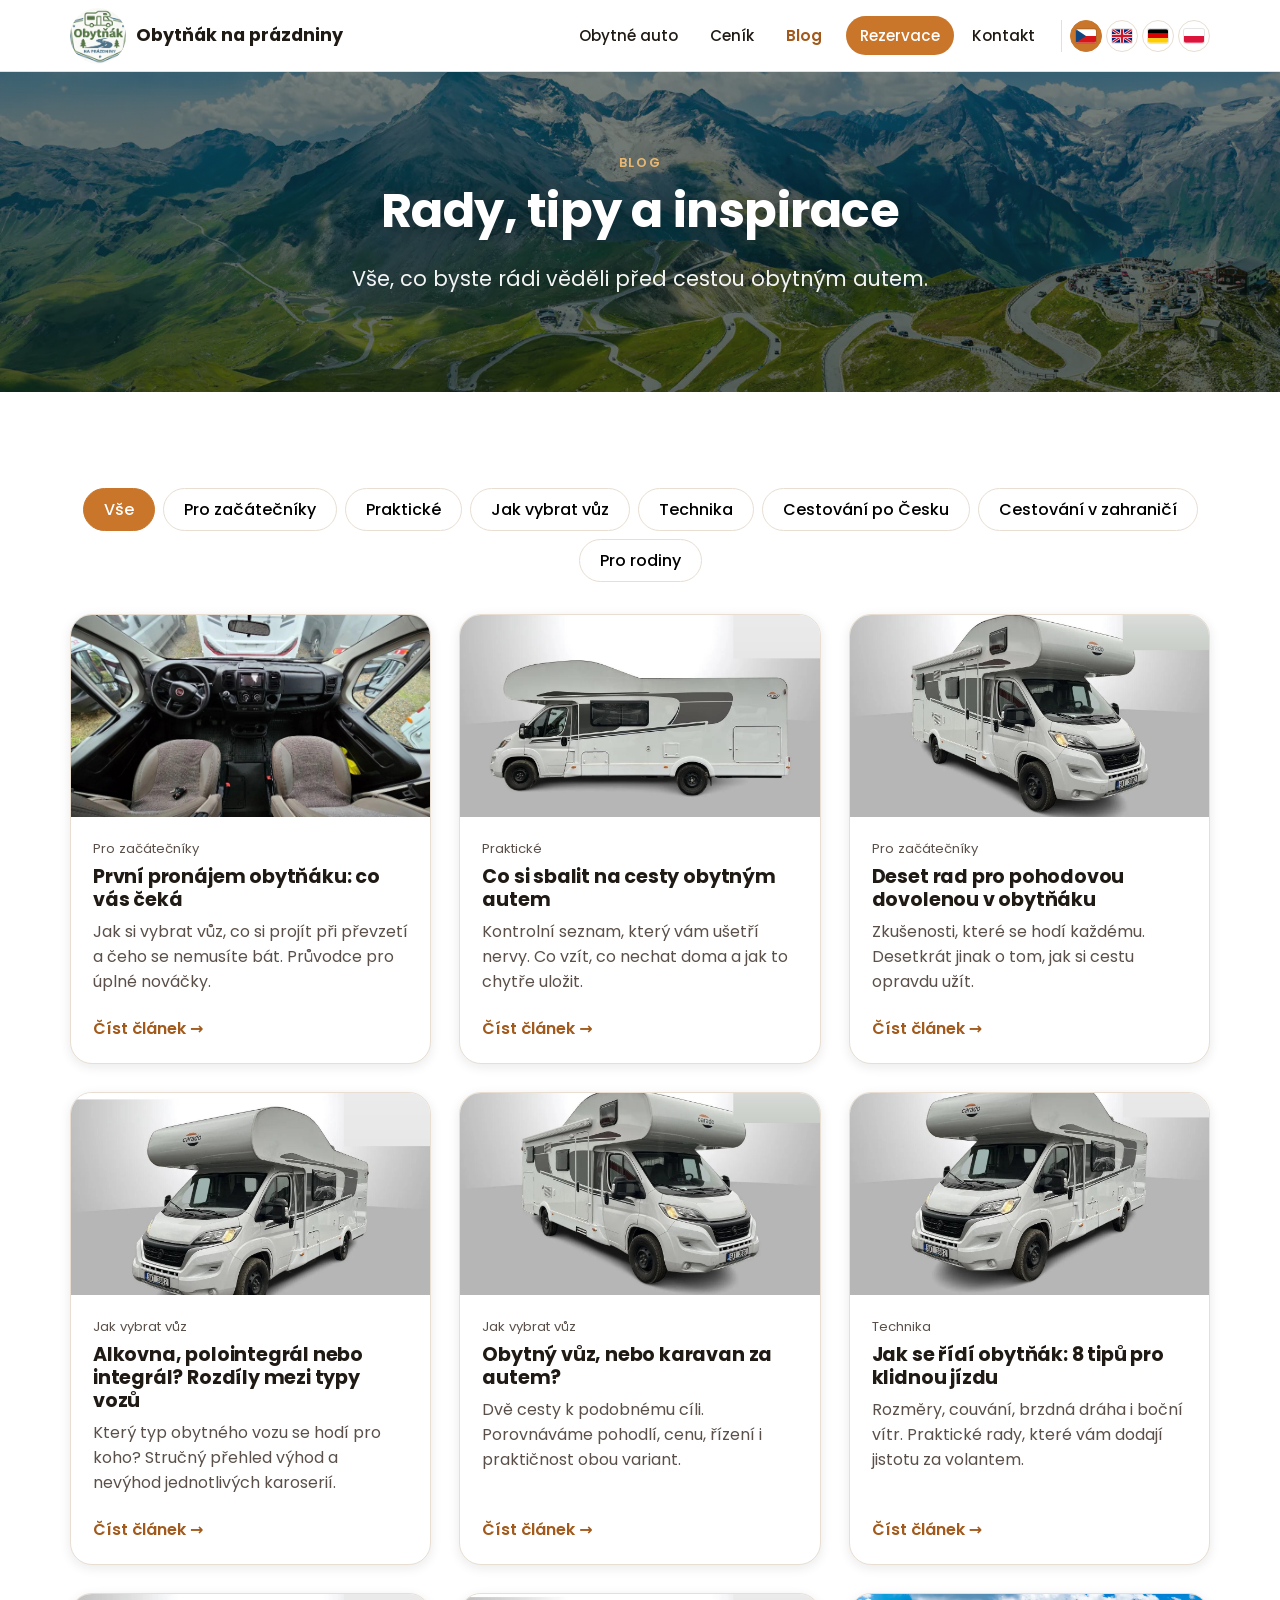
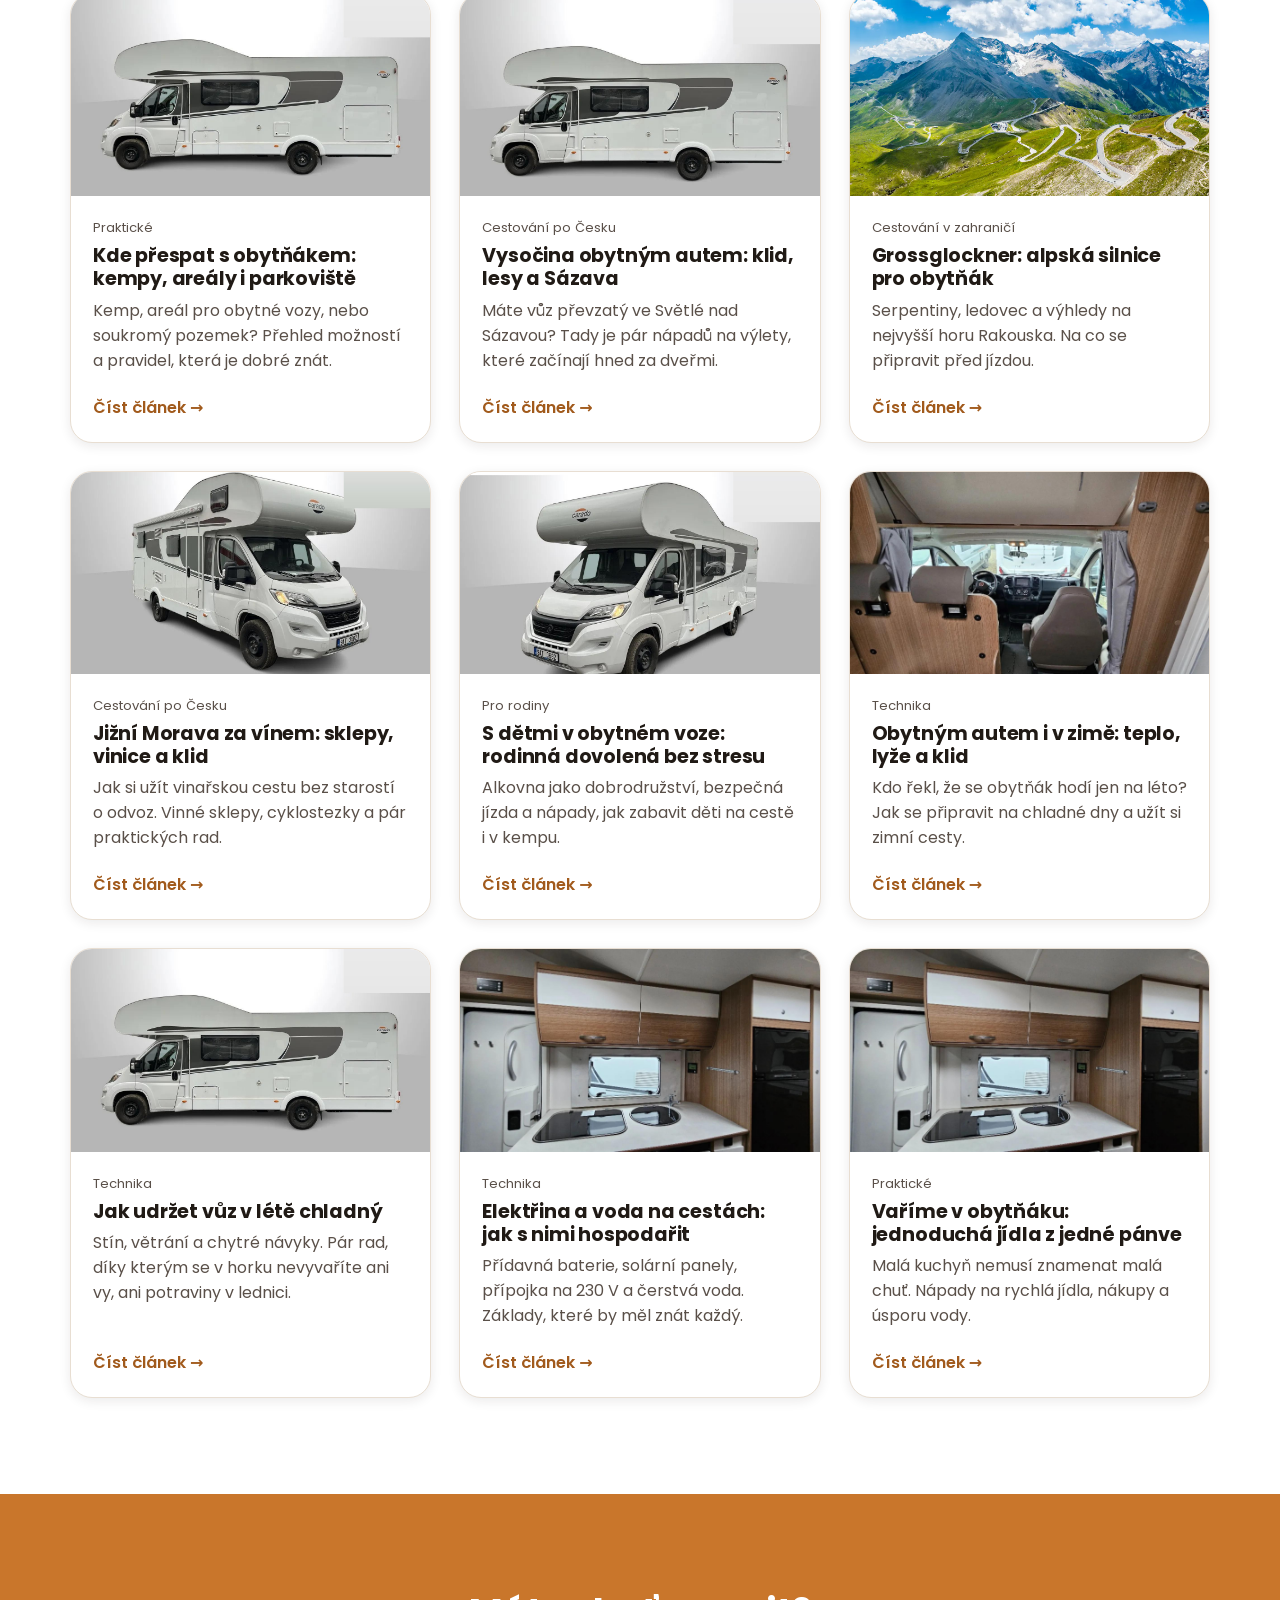
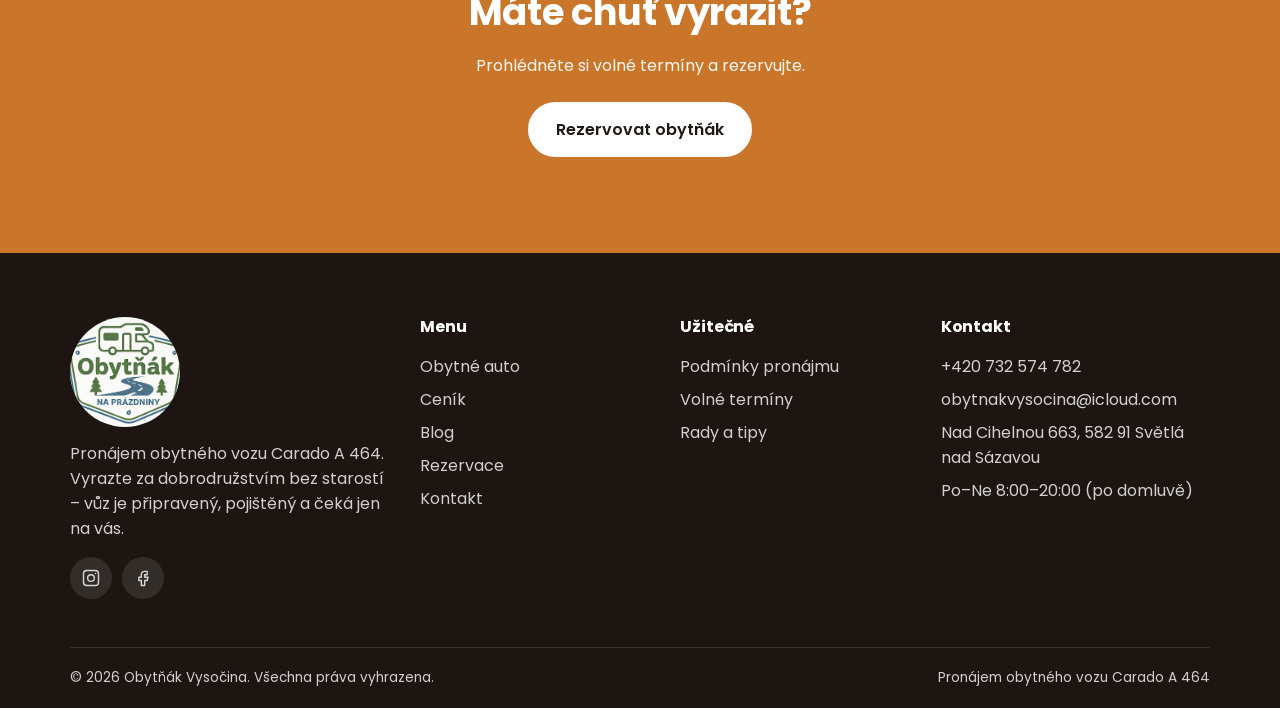
==== commit a789d524: "/" ====
--- a/blog.html
+++ b/blog.html
@@ -16,14 +16,16 @@
     <div class="wrap">
       <a class="logo" href="index.html" aria-label="Obytňák Vysočina – úvodní stránka">
         <img src="src/logo.png" alt="Obytňák Vysočina" width="56" height="56">
+        <span class="logo-text" data-i18n="logo.tagline">Obytňák na prázdniny</span>
       </a>
       <button class="burger" aria-label="Menu" aria-expanded="false" aria-controls="nav"><span></span></button>
       <nav class="nav" id="nav">
-        <a href="obytne-auto.html">Obytné auto</a>
-        <a href="cenik.html">Ceník</a>
-        <a href="blog.html" class="active" aria-current="page">Blog</a>
-        <a href="rezervace.html" class="cta">Rezervace</a>
-        <a href="kontakt.html">Kontakt</a>
+        <a href="obytne-auto.html" data-i18n="nav.auto">Obytné auto</a>
+        <a href="cenik.html" data-i18n="nav.pricing">Ceník</a>
+        <a href="blog.html" class="active" aria-current="page" data-i18n="nav.blog">Blog</a>
+        <a href="rezervace.html" class="cta" data-i18n="nav.reservation">Rezervace</a>
+        <a href="kontakt.html" data-i18n="nav.contact">Kontakt</a>
+        <span class="lang-switch"></span>
       </nav>
     </div>
   </header>
@@ -1247,46 +1249,47 @@
       <div class="foot-grid">
         <div>
           <a class="logo footer-logo" href="index.html"><img src="src/logo.png" alt="Obytňák Vysočina" width="110" height="110"></a>
-          <p>Pronájem obytného vozu Carado A 464. Vyrazte za dobrodružstvím bez starostí – vůz je připravený, pojištěný a čeká jen na vás.</p>
+          <p data-i18n="footer.about">Pronájem obytného vozu Carado A 464. Vyrazte za dobrodružstvím bez starostí – vůz je připravený, pojištěný a čeká jen na vás.</p>
           <div class="socials">
             <a href="#" aria-label="Instagram" target="_blank" rel="noopener"><svg viewBox="0 0 24 24" fill="none" stroke="currentColor" stroke-width="1.7" stroke-linecap="round" stroke-linejoin="round" aria-hidden="true"><path d="M7 3h10a4 4 0 014 4v10a4 4 0 01-4 4H7a4 4 0 01-4-4V7a4 4 0 014-4zM12 16a4 4 0 100-8 4 4 0 000 8zM17.5 6.5h.01"/></svg></a>
             <a href="#" aria-label="Facebook" target="_blank" rel="noopener"><svg viewBox="0 0 24 24" fill="none" stroke="currentColor" stroke-width="1.7" stroke-linecap="round" stroke-linejoin="round" aria-hidden="true"><path d="M14 8h3V4h-3a4 4 0 00-4 4v3H7v4h3v6h4v-6h3l1-4h-4V8z"/></svg></a>
           </div>
         </div>
         <div>
-          <h4>Menu</h4>
+          <h4 data-i18n="footer.menu">Menu</h4>
           <ul>
-            <li><a href="obytne-auto.html">Obytné auto</a></li>
-            <li><a href="cenik.html">Ceník</a></li>
-            <li><a href="blog.html">Blog</a></li>
-            <li><a href="rezervace.html">Rezervace</a></li>
-            <li><a href="kontakt.html">Kontakt</a></li>
+            <li><a href="obytne-auto.html" data-i18n="nav.auto">Obytné auto</a></li>
+            <li><a href="cenik.html" data-i18n="nav.pricing">Ceník</a></li>
+            <li><a href="blog.html" data-i18n="nav.blog">Blog</a></li>
+            <li><a href="rezervace.html" data-i18n="nav.reservation">Rezervace</a></li>
+            <li><a href="kontakt.html" data-i18n="nav.contact">Kontakt</a></li>
           </ul>
         </div>
         <div>
-          <h4>Užitečné</h4>
+          <h4 data-i18n="footer.useful">Užitečné</h4>
           <ul>
-            <li><a href="cenik.html#podminky">Podmínky pronájmu</a></li>
-            <li><a href="rezervace.html">Volné termíny</a></li>
-            <li><a href="blog.html">Rady a tipy</a></li>
+            <li><a href="cenik.html#podminky" data-i18n="footer.useful.terms">Podmínky pronájmu</a></li>
+            <li><a href="rezervace.html" data-i18n="footer.useful.dates">Volné termíny</a></li>
+            <li><a href="blog.html" data-i18n="footer.useful.tips">Rady a tipy</a></li>
           </ul>
         </div>
         <div>
-          <h4>Kontakt</h4>
+          <h4 data-i18n="footer.contact">Kontakt</h4>
           <ul>
             <li><a href="tel:+420732574782">+420 732 574 782</a></li>
             <li><a href="mailto:obytnakvysocina@icloud.com">obytnakvysocina@icloud.com</a></li>
             <li>Nad Cihelnou 663, 582 91 Světlá nad Sázavou</li>
-            <li>Po–Ne 8:00–20:00 (po domluvě)</li>
+            <li data-i18n="footer.hours">Po–Ne 8:00–20:00 (po domluvě)</li>
           </ul>
         </div>
       </div>
       <div class="copy">
-        <span>© <span id="year">2026</span> Obytňák Vysočina. Všechna práva vyhrazena.</span>
-        <span>Pronájem obytného vozu Carado A 464</span>
+        <span>© <span id="year">2026</span> Obytňák Vysočina. <span data-i18n="footer.rights">Všechna práva vyhrazena.</span></span>
+        <span data-i18n="footer.rental">Pronájem obytného vozu Carado A 464</span>
       </div>
     </div>
   </footer>
+  <script src="js/i18n.js"></script>
   <script src="js/main.js"></script>
 </body>
 </html>
--- a/css/style.css
+++ b/css/style.css
@@ -77,7 +77,17 @@
 .logo img { width: 56px; height: 56px; border-radius: 50%; object-fit: cover; }
 .footer-logo img { width: 110px; height: 110px; background: #fff; }
 .logo small { display: block; font-size: .68rem; font-weight: 500; color: var(--ink-soft); letter-spacing: .04em; line-height: 1.1; }
+.logo-text { font-size: 1.1rem; line-height: 1.15; }
+@media (max-width: 560px) { .logo-text { font-size: .95rem; } }
+@media (max-width: 420px) { .logo-text { display: none; } }
 .nav { display: flex; align-items: center; gap: 4px; }
+.lang-switch { display: flex; align-items: center; gap: 4px; margin-left: 8px; padding-left: 8px; border-left: 1px solid var(--line); }
+.lang-switch button { display: flex; align-items: center; justify-content: center; border: 1.5px solid var(--line); background: #fff; padding: 6px; width: 32px; height: 32px; border-radius: 50%; cursor: pointer; transition: all .2s; }
+.lang-switch button .flag { font-size: 1rem; line-height: 1; display: inline-flex; }
+.lang-switch button .flag svg { display: block; border-radius: 2px; box-shadow: 0 0 0 1px rgba(0,0,0,.1); }
+.lang-switch button:hover { border-color: var(--green); }
+.lang-switch button.on { background: var(--green); border-color: var(--green); color: #fff; }
+@media (max-width: 900px) { .lang-switch { margin-left: 0; padding-left: 0; border-left: 0; border-top: 1px solid var(--line); padding-top: 12px; margin-top: 8px; justify-content: center; } }
 .nav a { padding: 8px 14px; border-radius: 999px; text-decoration: none; color: var(--ink); font-weight: 500; font-size: .95rem; transition: background .2s, color .2s; }
 .nav a:hover { background: var(--bg-alt); }
 .nav a.active { color: var(--green-dark); font-weight: 600; }
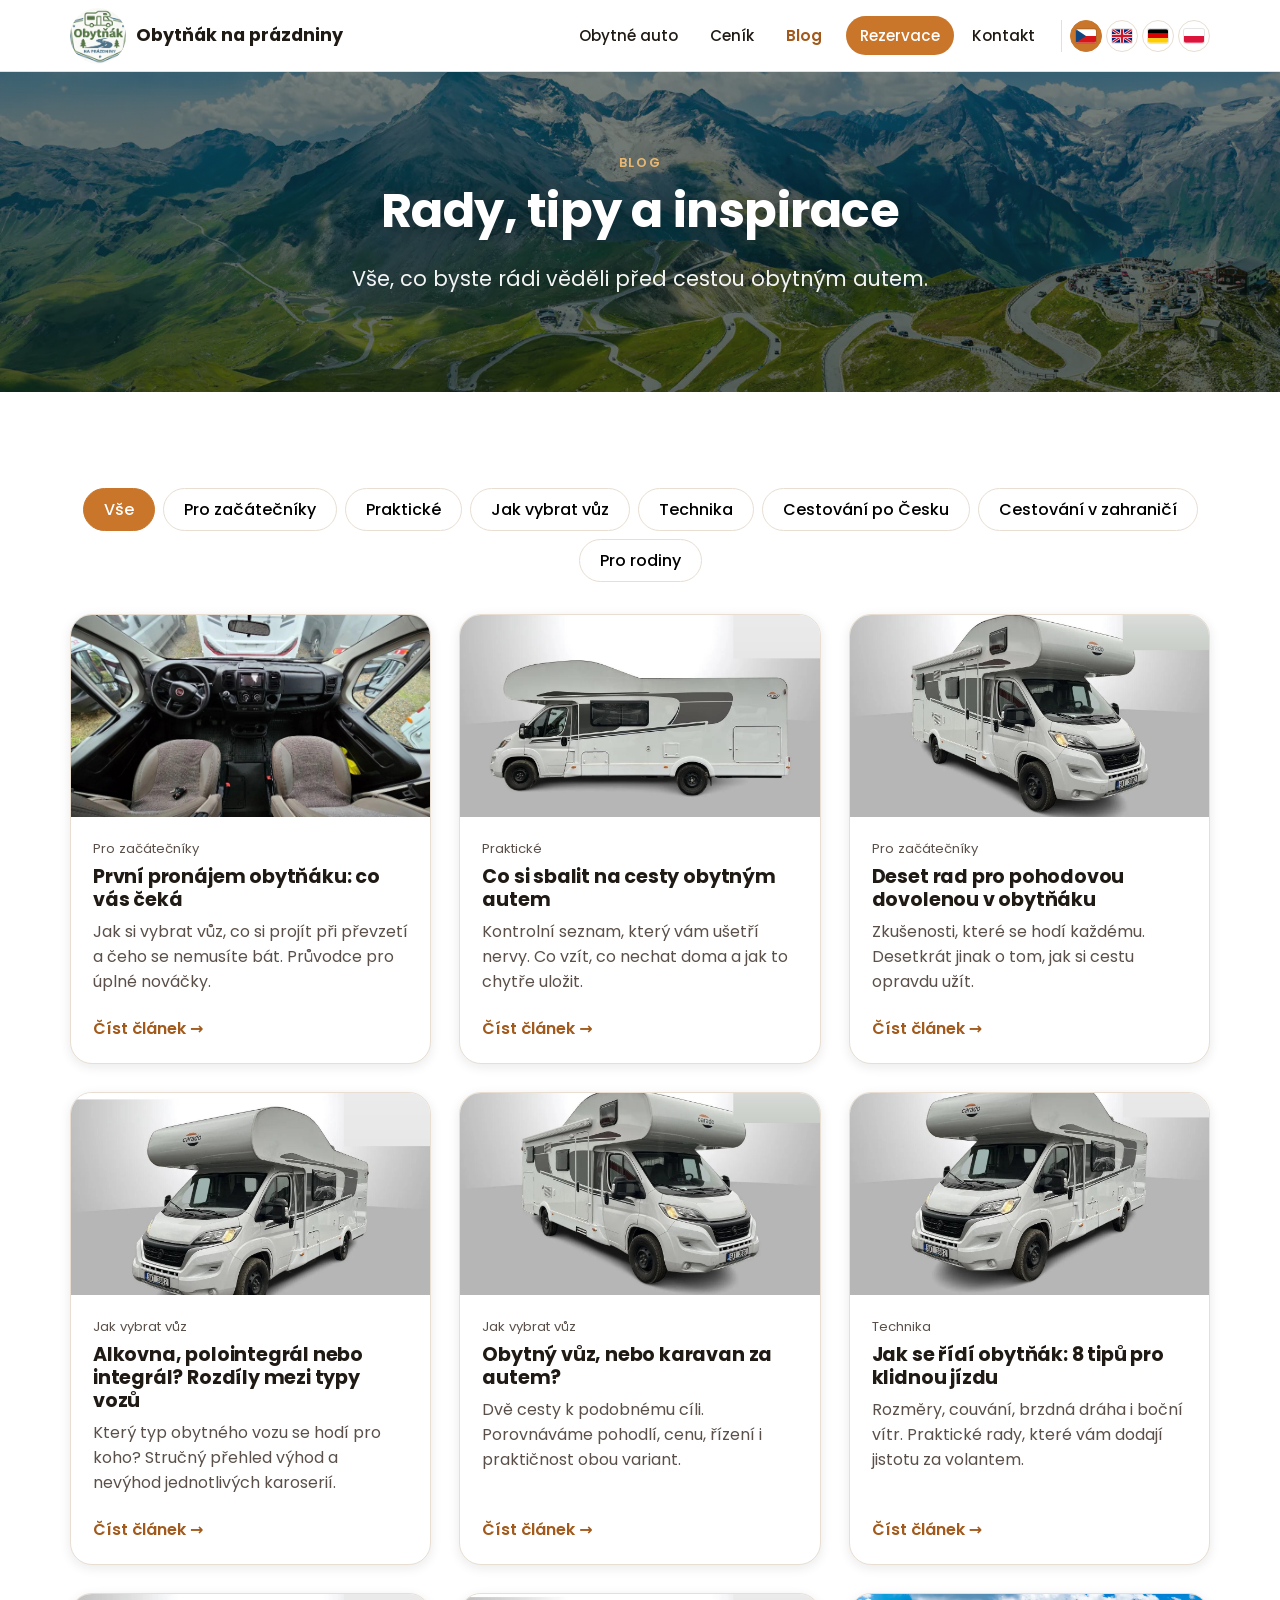
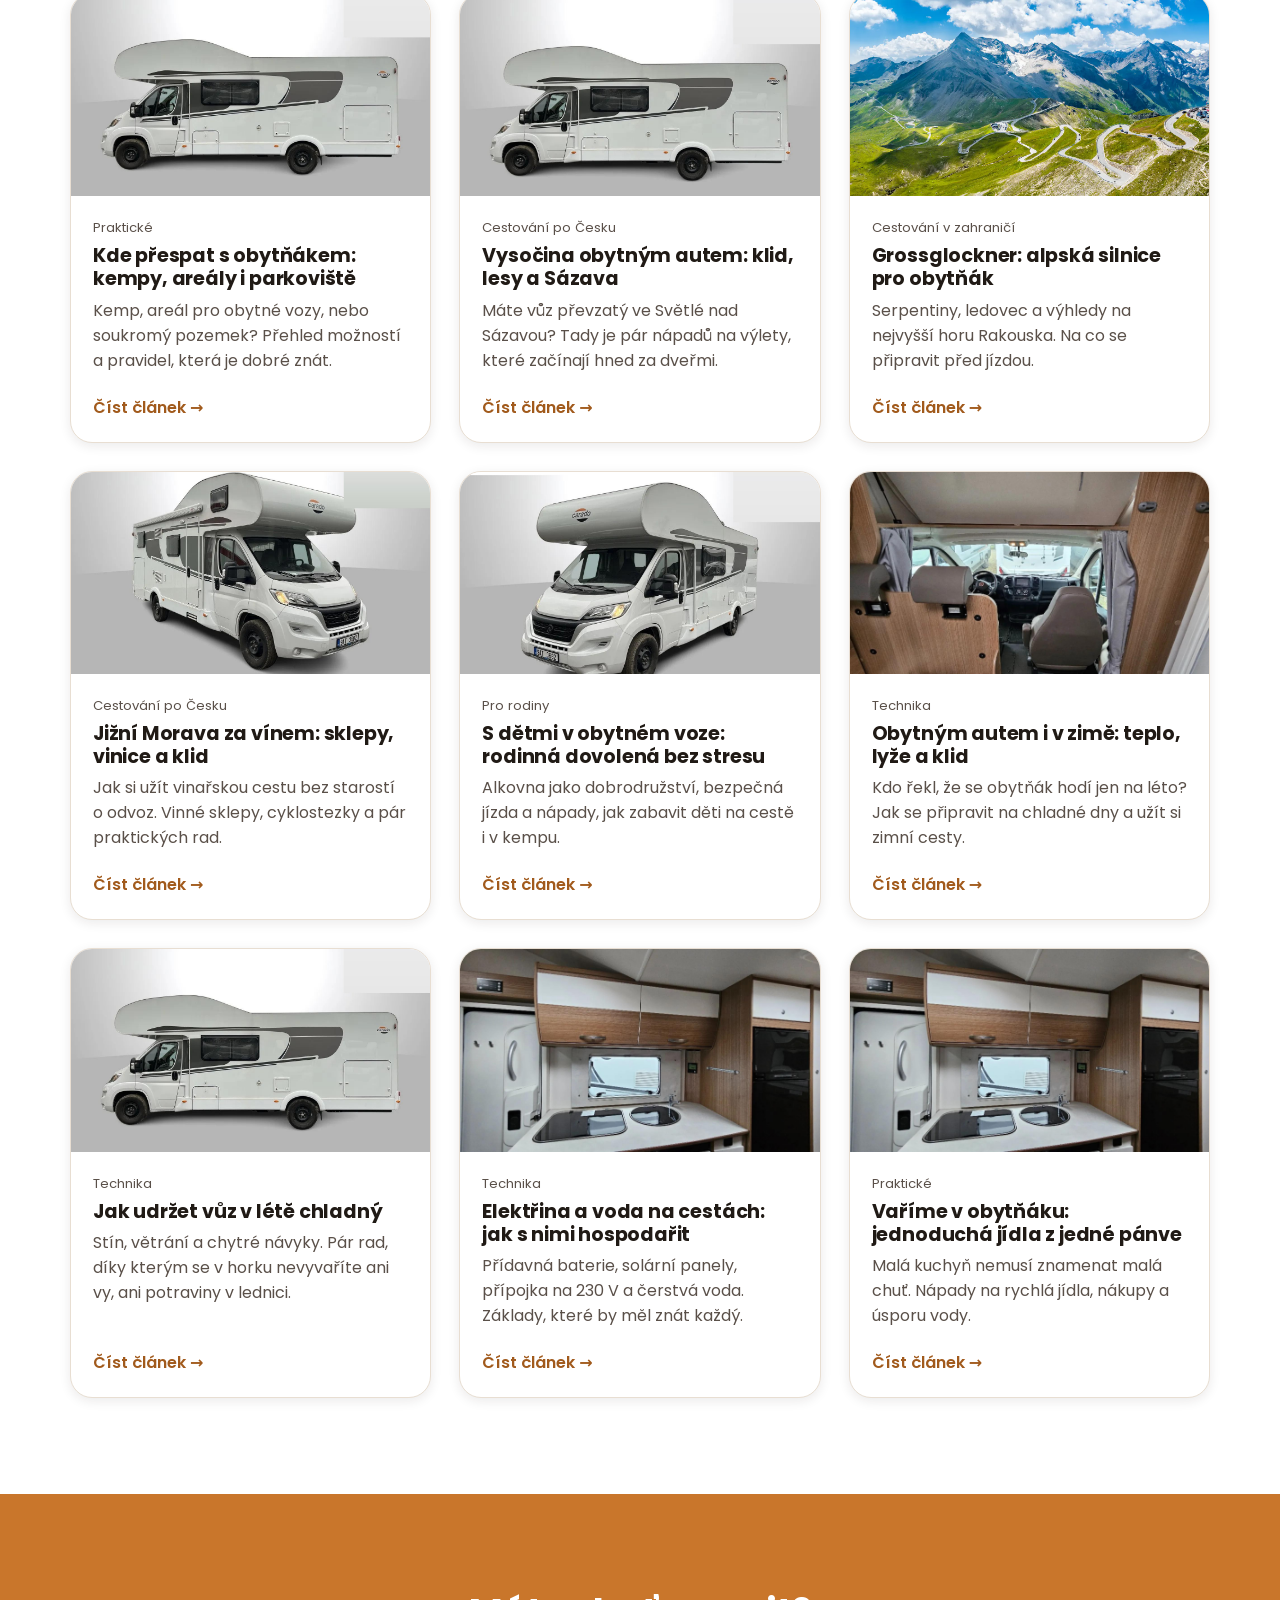
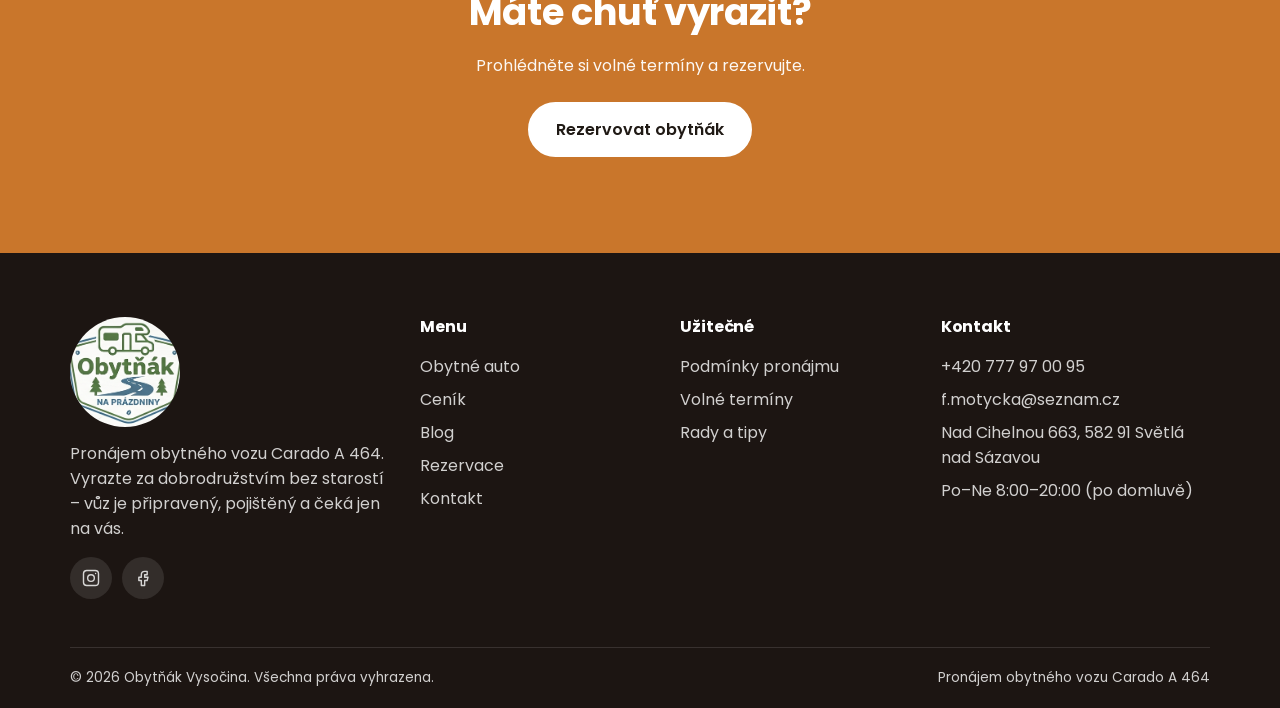
==== commit b0ef4b44: "." ====
--- a/blog.html
+++ b/blog.html
@@ -1276,8 +1276,8 @@
         <div>
           <h4 data-i18n="footer.contact">Kontakt</h4>
           <ul>
-            <li><a href="tel:+420732574782">+420 732 574 782</a></li>
-            <li><a href="mailto:obytnakvysocina@icloud.com">obytnakvysocina@icloud.com</a></li>
+            <li><a href="tel:+420777970095">+420 777 97 00 95</a></li>
+            <li><a href="mailto:f.motycka@seznam.cz">f.motycka@seznam.cz</a></li>
             <li>Nad Cihelnou 663, 582 91 Světlá nad Sázavou</li>
             <li data-i18n="footer.hours">Po–Ne 8:00–20:00 (po domluvě)</li>
           </ul>
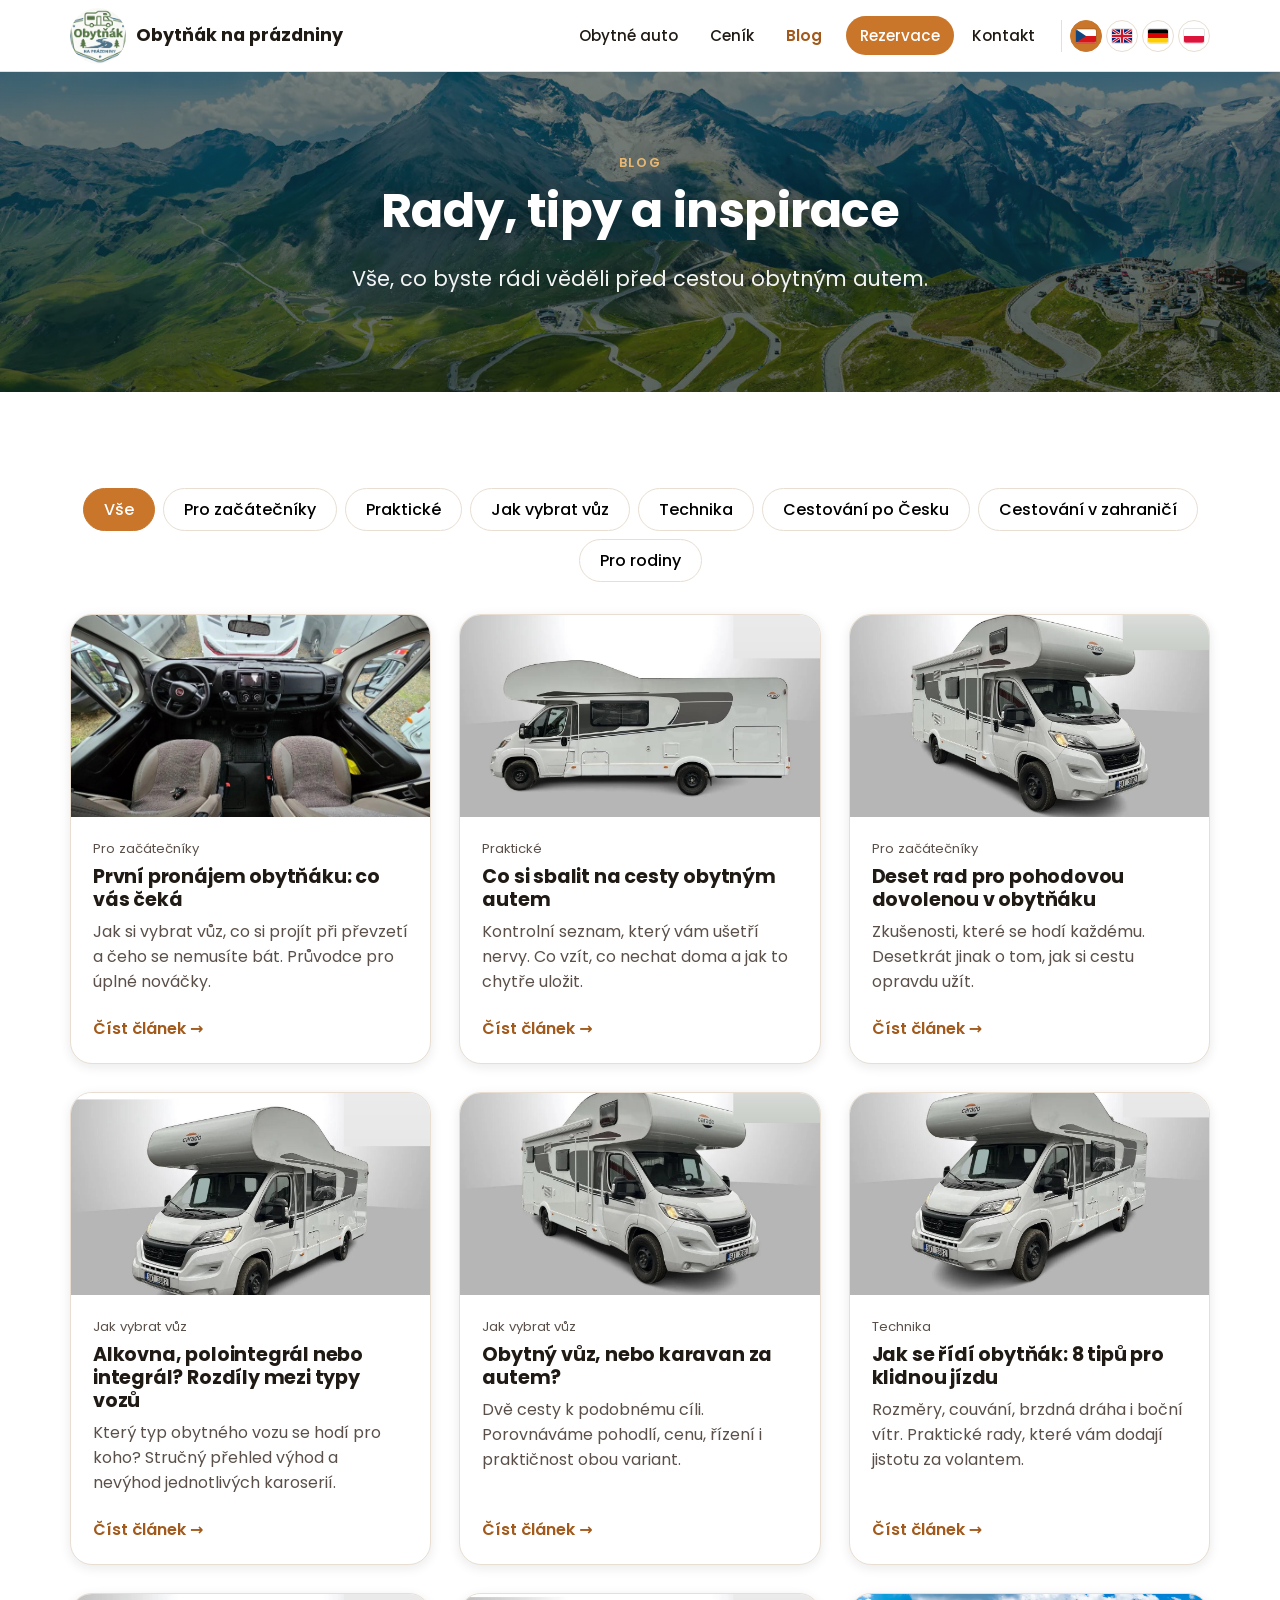
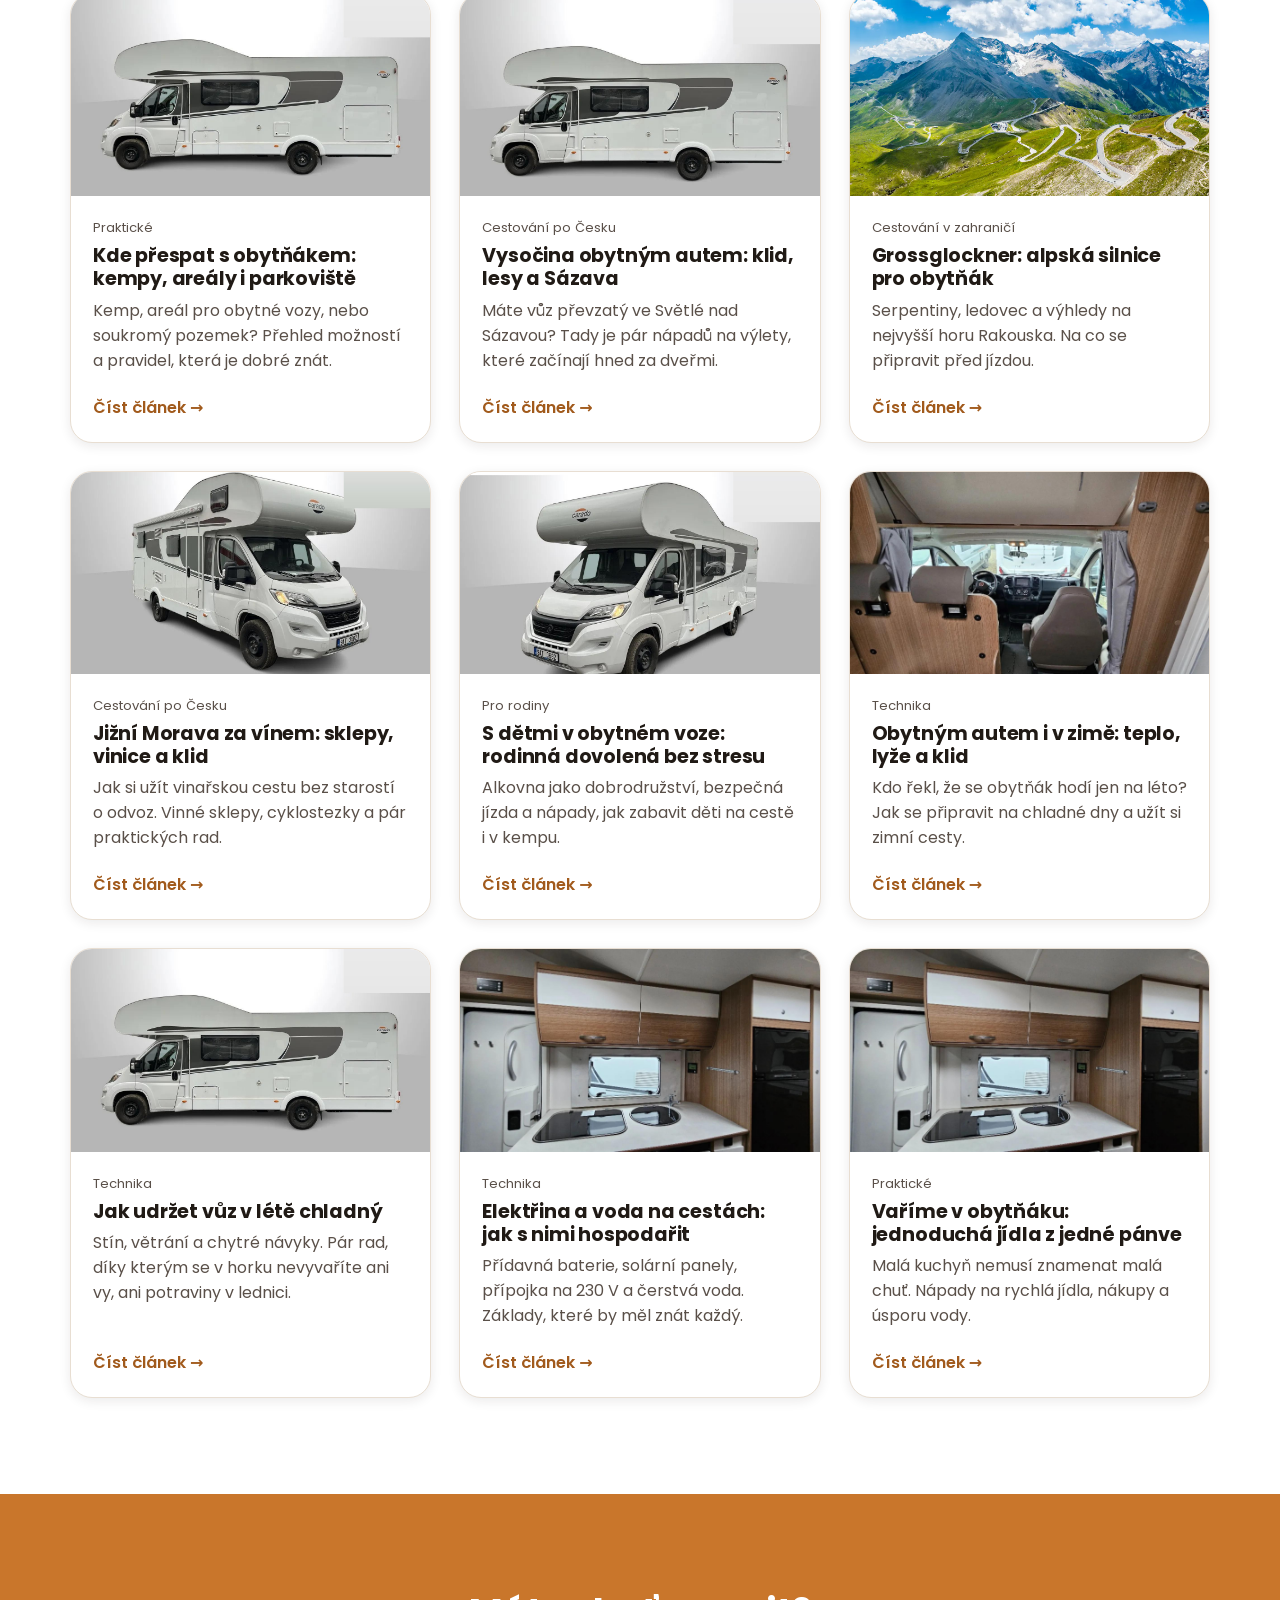
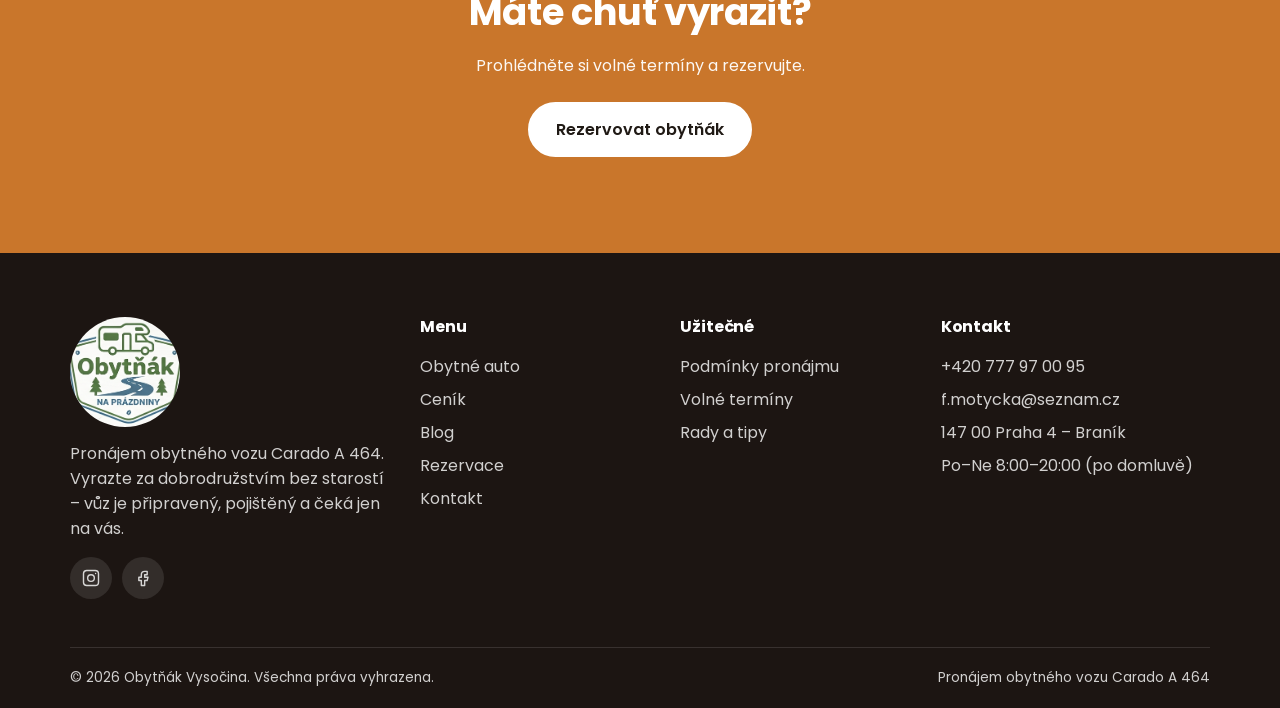
==== commit b10afe89: "adresa" ====
--- a/blog.html
+++ b/blog.html
@@ -1278,7 +1278,7 @@
           <ul>
             <li><a href="tel:+420777970095">+420 777 97 00 95</a></li>
             <li><a href="mailto:f.motycka@seznam.cz">f.motycka@seznam.cz</a></li>
-            <li>Nad Cihelnou 663, 582 91 Světlá nad Sázavou</li>
+            <li>147 00 Praha 4 – Braník</li>
             <li data-i18n="footer.hours">Po–Ne 8:00–20:00 (po domluvě)</li>
           </ul>
         </div>
